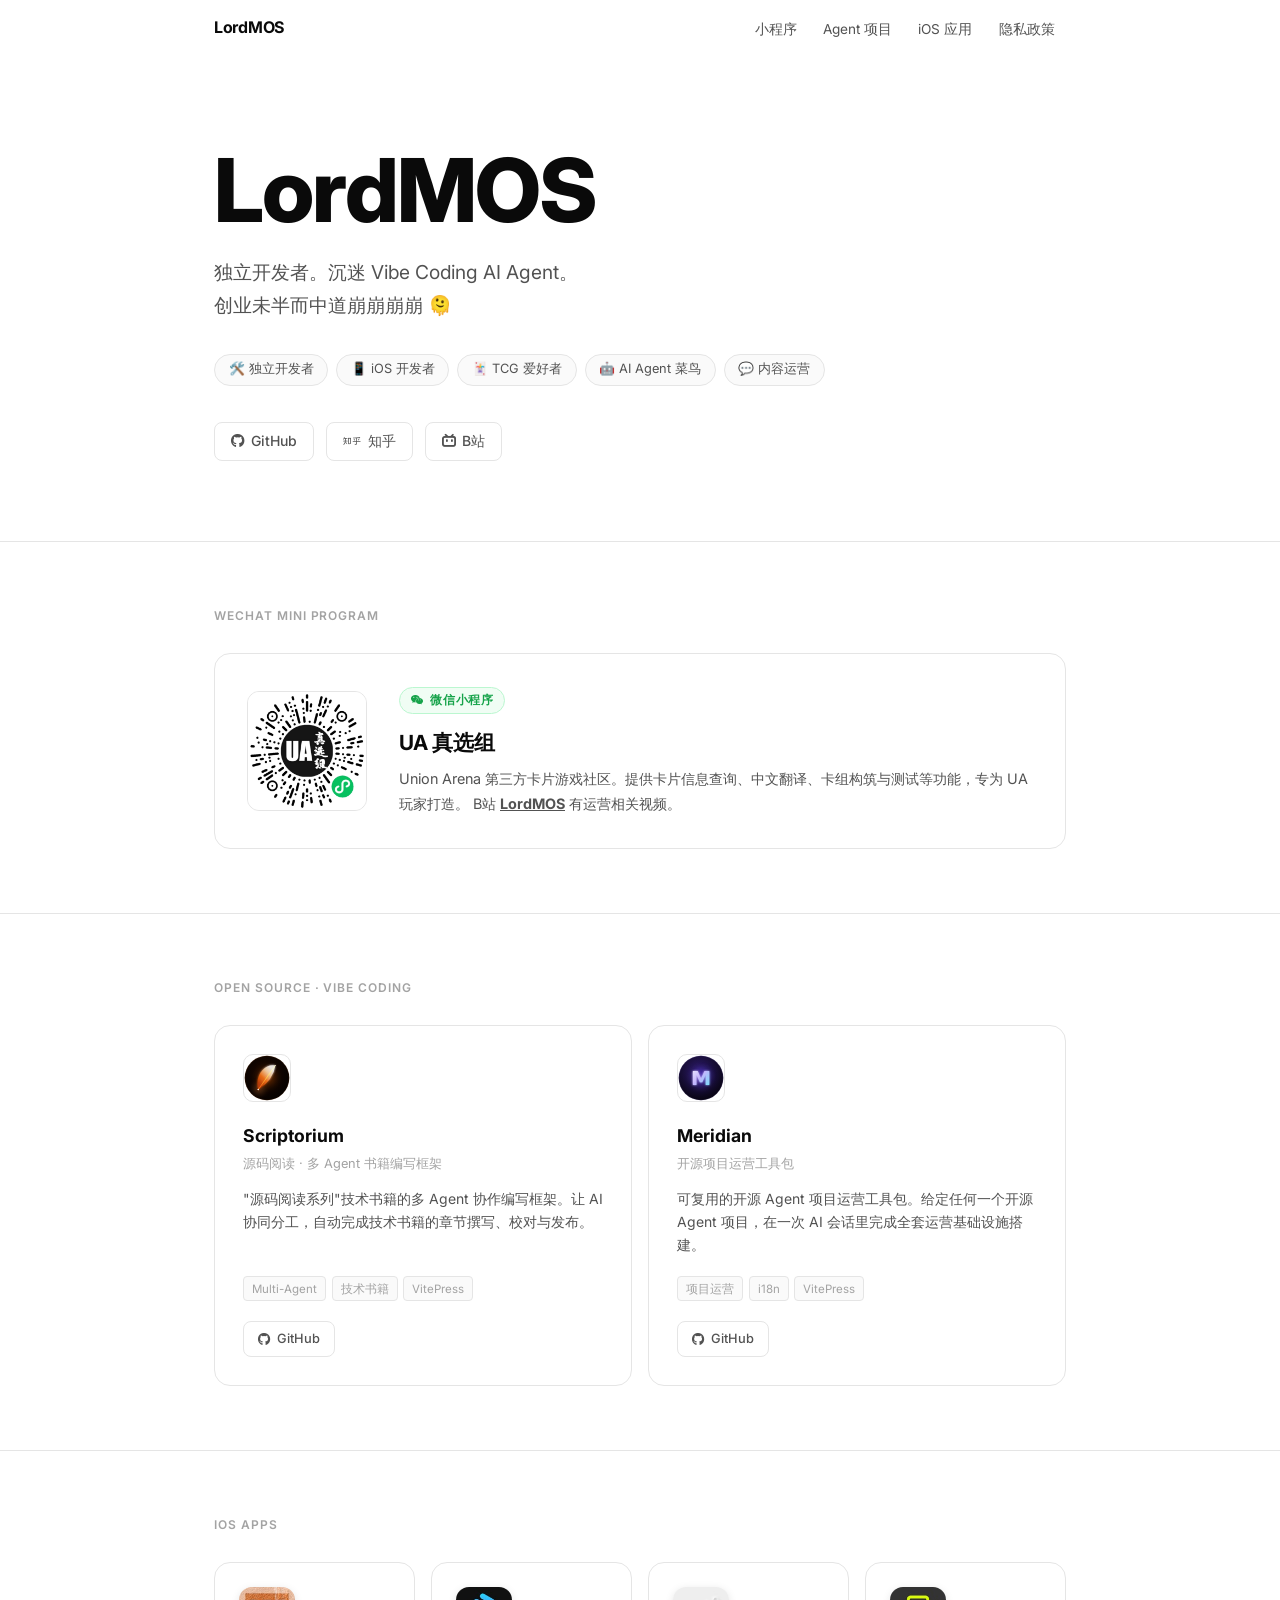
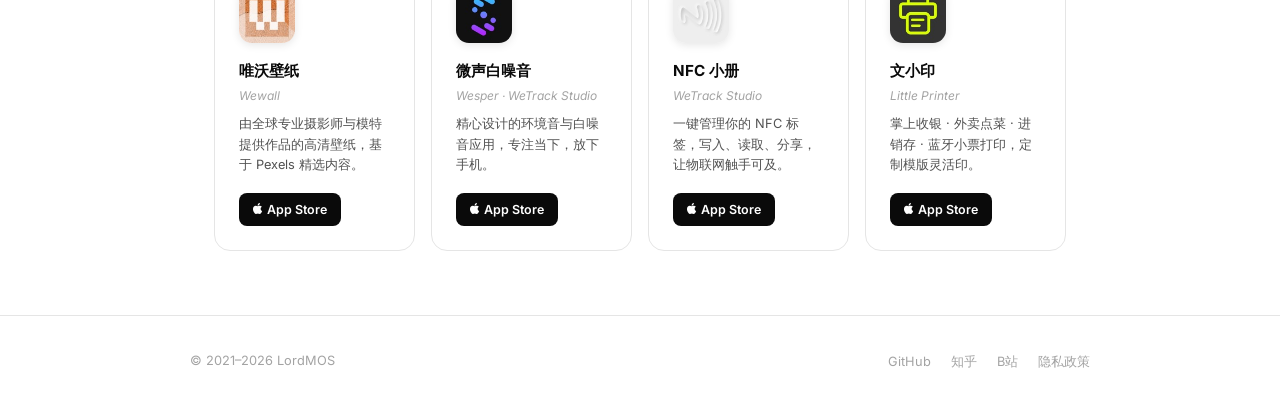
==== index.html @ 5fdd5326 "更新 Font Awesome 版本至 6.6.0" ====
<!DOCTYPE html>
<html lang="zh-CN">

<head>
  <meta charset="utf-8" />
  <meta name="viewport" content="width=device-width, initial-scale=1" />
  <meta name="description" content="LordMOS — 独立开发者，iOS应用、微信小程序、AI Agent" />
  <title>LordMOS</title>
  <link rel="icon" type="image/x-icon" href="assets/favicon.ico" />
  <!-- Fonts: preconnect first, then load — non-blocking fallback to system fonts if unavailable -->
  <link rel="preconnect" href="https://fonts.googleapis.com" />
  <link rel="preconnect" href="https://fonts.gstatic.com" crossorigin />
  <link rel="stylesheet" href="https://fonts.googleapis.com/css2?family=Inter:wght@300;400;500;600;700;800&display=swap"
    media="print" onload="this.media='all'" />
  <noscript>
    <link rel="stylesheet"
      href="https://fonts.googleapis.com/css2?family=Inter:wght@300;400;500;600;700;800&display=swap" />
  </noscript>
  <!-- Font Awesome 6 Free -->
  <link rel="stylesheet" href="https://cdnjs.cloudflare.com/ajax/libs/font-awesome/6.6.0/css/all.min.css" crossorigin="anonymous" />
  <link href="css/custom.css" rel="stylesheet" />
</head>

<body>

  <!-- Navbar -->
  <nav id="mainNav">
    <div class="nav-inner">
      <a class="nav-brand" href="#">LordMOS</a>
      <ul class="nav-links">
        <li><a href="#miniprogram">小程序</a></li>
        <li><a href="#agents">Agent 项目</a></li>
        <li><a href="#projects">iOS 应用</a></li>
        <li><a href="/privacy">隐私政策</a></li>
      </ul>
    </div>
  </nav>

  <!-- Hero -->
  <section class="hero" id="about">
    <h1 class="hero-name">LordMOS</h1>
    <p class="hero-bio">
      独立开发者。沉迷 Vibe Coding AI Agent。<br>
      创业未半而中道崩崩崩崩 🫠
    </p>
    <div class="hero-pills">
      <span class="hero-pill">🛠️ 独立开发者</span>
      <span class="hero-pill">📱 iOS 开发者</span>
      <span class="hero-pill">🃏 TCG 爱好者</span>
      <span class="hero-pill">🤖 AI Agent 菜鸟</span>
      <span class="hero-pill">💬 内容运营</span>
    </div>
    <div class="hero-links">
      <a class="hero-link" href="https://github.com/lordmos" target="_blank" rel="noopener">
        <i class="fab fa-github"></i> GitHub
      </a>
      <a class="hero-link" href="https://www.zhihu.com/people/lordmos" target="_blank" rel="noopener">
        <i class="fab fa-zhihu"></i> 知乎
      </a>
      <a class="hero-link" href="https://space.bilibili.com/143360" target="_blank" rel="noopener">
        <i class="fab fa-bilibili"></i> B站
      </a>
    </div>
  </section>

  <hr class="page-divider" />

  <!-- Mini Program -->
  <section class="page-section" id="miniprogram">
    <p class="section-label">WeChat Mini Program</p>
    <div class="mp-card">
      <div class="mp-qr">
        <img src="assets/img/ua-qrcode.png" alt="UA真选组小程序二维码" />
      </div>
      <div class="mp-body">
        <span class="mp-tag"><i class="fab fa-weixin"></i> 微信小程序</span>
        <div class="mp-title">UA 真选组</div>
        <p class="mp-desc">
          Union Arena 第三方卡片游戏社区。提供卡片信息查询、中文翻译、卡组构筑与测试等功能，专为 UA 玩家打造。
          B站 <a href="https://space.bilibili.com/143360" target="_blank" rel="noopener"
            style="text-decoration:underline;color:inherit"><strong>LordMOS</strong></a> 有运营相关视频。
        </p>
      </div>
    </div>
  </section>

  <hr class="page-divider" />

  <!-- Agent Projects -->
  <section class="page-section" id="agents">
    <p class="section-label">Open Source · Vibe Coding</p>
    <div class="agent-grid">

      <a class="agent-card" href="https://github.com/lordmos/scriptorium" target="_blank" rel="noopener">
        <div class="agent-logo">
          <img src="assets/img/hero-scriptorium.svg" alt="Scriptorium" />
        </div>
        <div class="agent-name">Scriptorium</div>
        <div class="agent-sub">源码阅读 · 多 Agent 书籍编写框架</div>
        <p class="agent-desc">
          "源码阅读系列"技术书籍的多 Agent 协作编写框架。让 AI 协同分工，自动完成技术书籍的章节撰写、校对与发布。
        </p>
        <div class="agent-tags">
          <span class="agent-tag">Multi-Agent</span>
          <span class="agent-tag">技术书籍</span>
          <span class="agent-tag">VitePress</span>
        </div>
        <span class="btn-gh"><i class="fab fa-github"></i> GitHub</span>
      </a>

      <a class="agent-card" href="https://github.com/lordmos/meridian" target="_blank" rel="noopener">
        <div class="agent-logo">
          <img src="assets/img/hero-meridian.svg" alt="Meridian" />
        </div>
        <div class="agent-name">Meridian</div>
        <div class="agent-sub">开源项目运营工具包</div>
        <p class="agent-desc">
          可复用的开源 Agent 项目运营工具包。给定任何一个开源 Agent 项目，在一次 AI 会话里完成全套运营基础设施搭建。
        </p>
        <div class="agent-tags">
          <span class="agent-tag">项目运营</span>
          <span class="agent-tag">i18n</span>
          <span class="agent-tag">VitePress</span>
        </div>
        <span class="btn-gh"><i class="fab fa-github"></i> GitHub</span>
      </a>

    </div>
  </section>

  <hr class="page-divider" />

  <!-- iOS Apps -->
  <section class="page-section" id="projects">
    <p class="section-label">iOS Apps</p>
    <div class="app-grid">

      <a class="app-card" href="https://apps.apple.com/cn/app/id1492618122" target="_blank" rel="noopener">
        <img class="app-icon" src="assets/img/icon-wewall.jpg" alt="唯沃壁纸" />
        <div class="app-name">唯沃壁纸</div>
        <div class="app-sub">Wewall</div>
        <p class="app-desc">由全球专业摄影师与模特提供作品的高清壁纸，基于 Pexels 精选内容。</p>
        <span class="btn-store"><i class="fab fa-apple"></i> App Store</span>
      </a>

      <a class="app-card" href="https://apps.apple.com/cn/app/id1492861857" target="_blank" rel="noopener">
        <img class="app-icon" src="assets/img/icon-wesper.jpg" alt="微声白噪音" />
        <div class="app-name">微声白噪音</div>
        <div class="app-sub">Wesper · WeTrack Studio</div>
        <p class="app-desc">精心设计的环境音与白噪音应用，专注当下，放下手机。</p>
        <span class="btn-store"><i class="fab fa-apple"></i> App Store</span>
      </a>

      <a class="app-card" href="https://apps.apple.com/cn/app/id1551346700" target="_blank" rel="noopener">
        <img class="app-icon" src="assets/img/icon-nfc.jpg" alt="NFC小册" />
        <div class="app-name">NFC 小册</div>
        <div class="app-sub">WeTrack Studio</div>
        <p class="app-desc">一键管理你的 NFC 标签，写入、读取、分享，让物联网触手可及。</p>
        <span class="btn-store"><i class="fab fa-apple"></i> App Store</span>
      </a>

      <a class="app-card" href="https://apps.apple.com/cn/app/id1554477295" target="_blank" rel="noopener">
        <img class="app-icon" src="assets/img/icon-printer.jpg" alt="文小印" />
        <div class="app-name">文小印</div>
        <div class="app-sub">Little Printer</div>
        <p class="app-desc">掌上收银 · 外卖点菜 · 进销存 · 蓝牙小票打印，定制模版灵活印。</p>
        <span class="btn-store"><i class="fab fa-apple"></i> App Store</span>
      </a>

    </div>
  </section>

  <!-- Footer -->
  <footer class="site-footer">
    <div class="footer-inner">
      <span class="footer-copy">© 2021–2026 LordMOS</span>
      <ul class="footer-nav">
        <li><a href="https://github.com/lordmos" target="_blank" rel="noopener">GitHub</a></li>
        <li><a href="https://www.zhihu.com/people/lordmos" target="_blank" rel="noopener">知乎</a></li>
        <li><a href="https://space.bilibili.com/143360" target="_blank" rel="noopener">B站</a></li>
        <li><a href="/privacy">隐私政策</a></li>
      </ul>
    </div>
  </footer>

  <script>
    const nav = document.getElementById('mainNav');
    window.addEventListener('scroll', () => {
      nav.style.borderBottomColor = window.scrollY > 10 ? '#e5e5e5' : 'transparent';
    });
  </script>

</body>

</html>
---- css/custom.css ----
/* ===== LordMOS — Minimal Theme ===== */

/* ===== Variables ===== */
:root {
  --fg: #0a0a0a;
  --fg-2: #525252;
  --fg-3: #a3a3a3;
  --bg: #ffffff;
  --bg-2: #fafafa;
  --border: #e5e5e5;
  --border-hover: #a3a3a3;
  --radius-sm: 8px;
  --radius: 12px;
  --radius-lg: 16px;
  --shadow: 0 1px 3px rgba(0, 0, 0, 0.06), 0 1px 2px rgba(0, 0, 0, 0.04);
  --shadow-md: 0 4px 16px rgba(0, 0, 0, 0.08);
  --transition: all 0.18s ease;
  --container: 900px;
}

/* ===== Reset ===== */
*,
*::before,
*::after {
  box-sizing: border-box;
  margin: 0;
}

html {
  scroll-behavior: smooth;
}

body {
  font-family:
    "Inter",
    -apple-system,
    BlinkMacSystemFont,
    "Segoe UI",
    "PingFang SC",
    "Hiragino Sans GB",
    "Microsoft YaHei",
    sans-serif;
  background: var(--bg);
  color: var(--fg);
  line-height: 1.6;
  -webkit-font-smoothing: antialiased;
}

a {
  color: inherit;
  text-decoration: none;
}

img {
  display: block;
  max-width: 100%;
}

/* ===== Navbar ===== */
#mainNav {
  position: fixed;
  top: 0;
  left: 0;
  right: 0;
  z-index: 100;
  background: rgba(255, 255, 255, 0.85);
  backdrop-filter: blur(16px);
  -webkit-backdrop-filter: blur(16px);
  border-bottom: 1px solid var(--border);
  padding: 0;
  transition: var(--transition);
}

.nav-inner {
  max-width: var(--container);
  margin: 0 auto;
  padding: 0 1.5rem;
  height: 56px;
  display: flex;
  align-items: center;
  justify-content: space-between;
}

.nav-brand {
  font-weight: 700;
  font-size: 1rem;
  letter-spacing: -0.3px;
  color: var(--fg);
}

.nav-links {
  display: flex;
  align-items: center;
  gap: 0.25rem;
  list-style: none;
  padding: 0;
  margin: 0;
}

.nav-links a {
  font-size: 0.85rem;
  color: var(--fg-2);
  padding: 0.35rem 0.7rem;
  border-radius: var(--radius-sm);
  transition: var(--transition);
  white-space: nowrap;
}

.nav-links a:hover {
  background: var(--bg-2);
  color: var(--fg);
}

/* ===== Hero ===== */
.hero {
  max-width: var(--container);
  margin: 0 auto;
  padding: 9rem 1.5rem 5rem;
}

.hero-name {
  font-size: clamp(2.8rem, 8vw, 5.5rem);
  font-weight: 800;
  letter-spacing: -2px;
  line-height: 1.05;
  color: var(--fg);
  margin-bottom: 1.25rem;
}

.hero-bio {
  font-size: clamp(1rem, 2.5vw, 1.2rem);
  color: var(--fg-2);
  font-weight: 400;
  max-width: 520px;
  line-height: 1.7;
  margin-bottom: 2rem;
}

.hero-pills {
  display: flex;
  flex-wrap: wrap;
  gap: 0.5rem;
  margin-bottom: 2.25rem;
}

.hero-pill {
  font-size: 0.8rem;
  color: var(--fg-2);
  background: var(--bg-2);
  border: 1px solid var(--border);
  border-radius: 50px;
  padding: 0.3rem 0.85rem;
  transition: var(--transition);
}

.hero-pill:hover {
  border-color: var(--fg);
  color: var(--fg);
}

.hero-links {
  display: flex;
  gap: 0.75rem;
  flex-wrap: wrap;
}

.hero-link {
  display: inline-flex;
  align-items: center;
  gap: 0.4rem;
  font-size: 0.875rem;
  font-weight: 500;
  color: var(--fg-2);
  border: 1px solid var(--border);
  border-radius: var(--radius-sm);
  padding: 0.45rem 1rem;
  transition: var(--transition);
}

.hero-link:hover {
  border-color: var(--fg);
  color: var(--fg);
}

/* ===== Divider ===== */
.page-divider {
  border: none;
  border-top: 1px solid var(--border);
  margin: 0;
}

/* ===== Sections ===== */
.page-section {
  max-width: var(--container);
  margin: 0 auto;
  padding: 4rem 1.5rem;
}

.section-label {
  font-size: 0.75rem;
  font-weight: 600;
  letter-spacing: 0.08em;
  text-transform: uppercase;
  color: var(--fg-3);
  margin-bottom: 1.75rem;
}

/* ===== Mini Program (featured card) ===== */
.mp-card {
  border: 1px solid var(--border);
  border-radius: var(--radius-lg);
  padding: 2rem;
  display: flex;
  gap: 2rem;
  align-items: center;
  transition: var(--transition);
  background: var(--bg);
}

.mp-card:hover {
  border-color: var(--border-hover);
  box-shadow: var(--shadow-md);
}

.mp-qr {
  flex-shrink: 0;
  width: 120px;
  height: 120px;
  border-radius: var(--radius);
  overflow: hidden;
  border: 1px solid var(--border);
  background: var(--bg-2);
}

.mp-qr img {
  width: 100%;
  height: 100%;
  object-fit: contain;
}

.mp-body {
}

.mp-tag {
  display: inline-flex;
  align-items: center;
  gap: 0.35rem;
  font-size: 0.72rem;
  font-weight: 600;
  letter-spacing: 0.05em;
  text-transform: uppercase;
  color: #16a34a;
  background: #f0fdf4;
  border: 1px solid #bbf7d0;
  border-radius: 50px;
  padding: 0.2rem 0.7rem;
  margin-bottom: 0.75rem;
}

.mp-title {
  font-size: 1.3rem;
  font-weight: 700;
  letter-spacing: -0.3px;
  color: var(--fg);
  margin-bottom: 0.5rem;
}

.mp-desc {
  font-size: 0.9rem;
  color: var(--fg-2);
  line-height: 1.7;
}

/* ===== Agent Cards ===== */
.agent-grid {
  display: grid;
  grid-template-columns: repeat(auto-fit, minmax(280px, 1fr));
  gap: 1rem;
}

.agent-card {
  text-decoration: none; /* no underline when it's an <a> */
  color: inherit;
  border: 1px solid var(--border);
  border-radius: var(--radius-lg);
  padding: 1.75rem;
  display: flex;
  flex-direction: column;
  transition: var(--transition);
  background: var(--bg);
}

.agent-card:hover {
  border-color: var(--border-hover);
  box-shadow: var(--shadow-md);
}

.agent-logo {
  width: 48px;
  height: 48px;
  border-radius: 10px;
  overflow: hidden;
  margin-bottom: 1.25rem;
  border: 1px solid var(--border);
}

.agent-logo img {
  width: 100%;
  height: 100%;
}

.agent-name {
  font-size: 1.1rem;
  font-weight: 700;
  color: var(--fg);
  margin-bottom: 0.25rem;
}

.agent-sub {
  font-size: 0.8rem;
  color: var(--fg-3);
  margin-bottom: 0.75rem;
}

.agent-desc {
  font-size: 0.875rem;
  color: var(--fg-2);
  line-height: 1.65;
  flex: 1;
  margin-bottom: 1.25rem;
}

.agent-tags {
  display: flex;
  flex-wrap: wrap;
  gap: 0.35rem;
  margin-bottom: 1.25rem;
}

.agent-tag {
  font-size: 0.72rem;
  color: var(--fg-3);
  background: var(--bg-2);
  border: 1px solid var(--border);
  border-radius: 4px;
  padding: 0.15rem 0.5rem;
}

.btn-gh {
  display: inline-flex;
  align-items: center;
  gap: 0.4rem;
  font-size: 0.8rem;
  font-weight: 500;
  color: var(--fg-2);
  border: 1px solid var(--border);
  border-radius: var(--radius-sm);
  padding: 0.4rem 0.9rem;
  transition: var(--transition);
  width: fit-content;
}

.btn-gh:hover {
  border-color: var(--fg);
  color: var(--fg);
}

/* ===== iOS App Grid ===== */
.app-grid {
  display: grid;
  grid-template-columns: repeat(auto-fill, minmax(200px, 1fr));
  gap: 1rem;
}

.app-card {
  text-decoration: none;   /* no underline when it's an <a> */
  color: inherit;
  border: 1px solid var(--border);
  border-radius: var(--radius-lg);
  padding: 1.5rem;
  display: flex;
  flex-direction: column;
  transition: var(--transition);
  background: var(--bg);
}

.app-card:hover {
  border-color: var(--border-hover);
  box-shadow: var(--shadow-md);
}

.app-icon {
  width: 56px;
  height: 56px;
  border-radius: 13px;
  margin-bottom: 1rem;
  box-shadow: 0 2px 8px rgba(0, 0, 0, 0.1);
}

.app-name {
  font-size: 0.95rem;
  font-weight: 700;
  color: var(--fg);
  margin-bottom: 0.15rem;
}

.app-sub {
  font-size: 0.75rem;
  color: var(--fg-3);
  margin-bottom: 0.6rem;
  font-style: italic;
}

.app-desc {
  font-size: 0.8rem;
  color: var(--fg-2);
  line-height: 1.6;
  flex: 1;
  margin-bottom: 1.1rem;
}

.btn-store {
  display: inline-flex;
  align-items: center;
  gap: 0.35rem;
  font-size: 0.78rem;
  font-weight: 600;
  color: var(--bg);
  background: var(--fg);
  border-radius: var(--radius-sm);
  padding: 0.4rem 0.85rem;
  transition: var(--transition);
  width: fit-content;
}

.btn-store:hover {
  background: #333;
  color: var(--bg);
}

/* ===== Footer ===== */
.site-footer {
  border-top: 1px solid var(--border);
  padding: 2rem 1.5rem;
}

.footer-inner {
  max-width: var(--container);
  margin: 0 auto;
  display: flex;
  align-items: center;
  justify-content: space-between;
  flex-wrap: wrap;
  gap: 1rem;
}

.footer-copy {
  font-size: 0.8rem;
  color: var(--fg-3);
}

.footer-nav {
  display: flex;
  gap: 1.25rem;
  list-style: none;
  padding: 0;
}

.footer-nav a {
  font-size: 0.8rem;
  color: var(--fg-3);
  transition: var(--transition);
}

.footer-nav a:hover {
  color: var(--fg);
}

/* ===== Responsive ===== */
@media (max-width: 640px) {
  .hero {
    padding: 7rem 1.25rem 3.5rem;
  }
  .page-section {
    padding: 3rem 1.25rem;
  }
  .mp-card {
    flex-direction: column;
    gap: 1.5rem;
  }
  .mp-qr {
    width: 100px;
    height: 100px;
  }
  .app-grid {
    grid-template-columns: repeat(2, 1fr);
  }
  .footer-inner {
    flex-direction: column;
    align-items: flex-start;
  }
  .nav-links {
    display: none;
  }
}
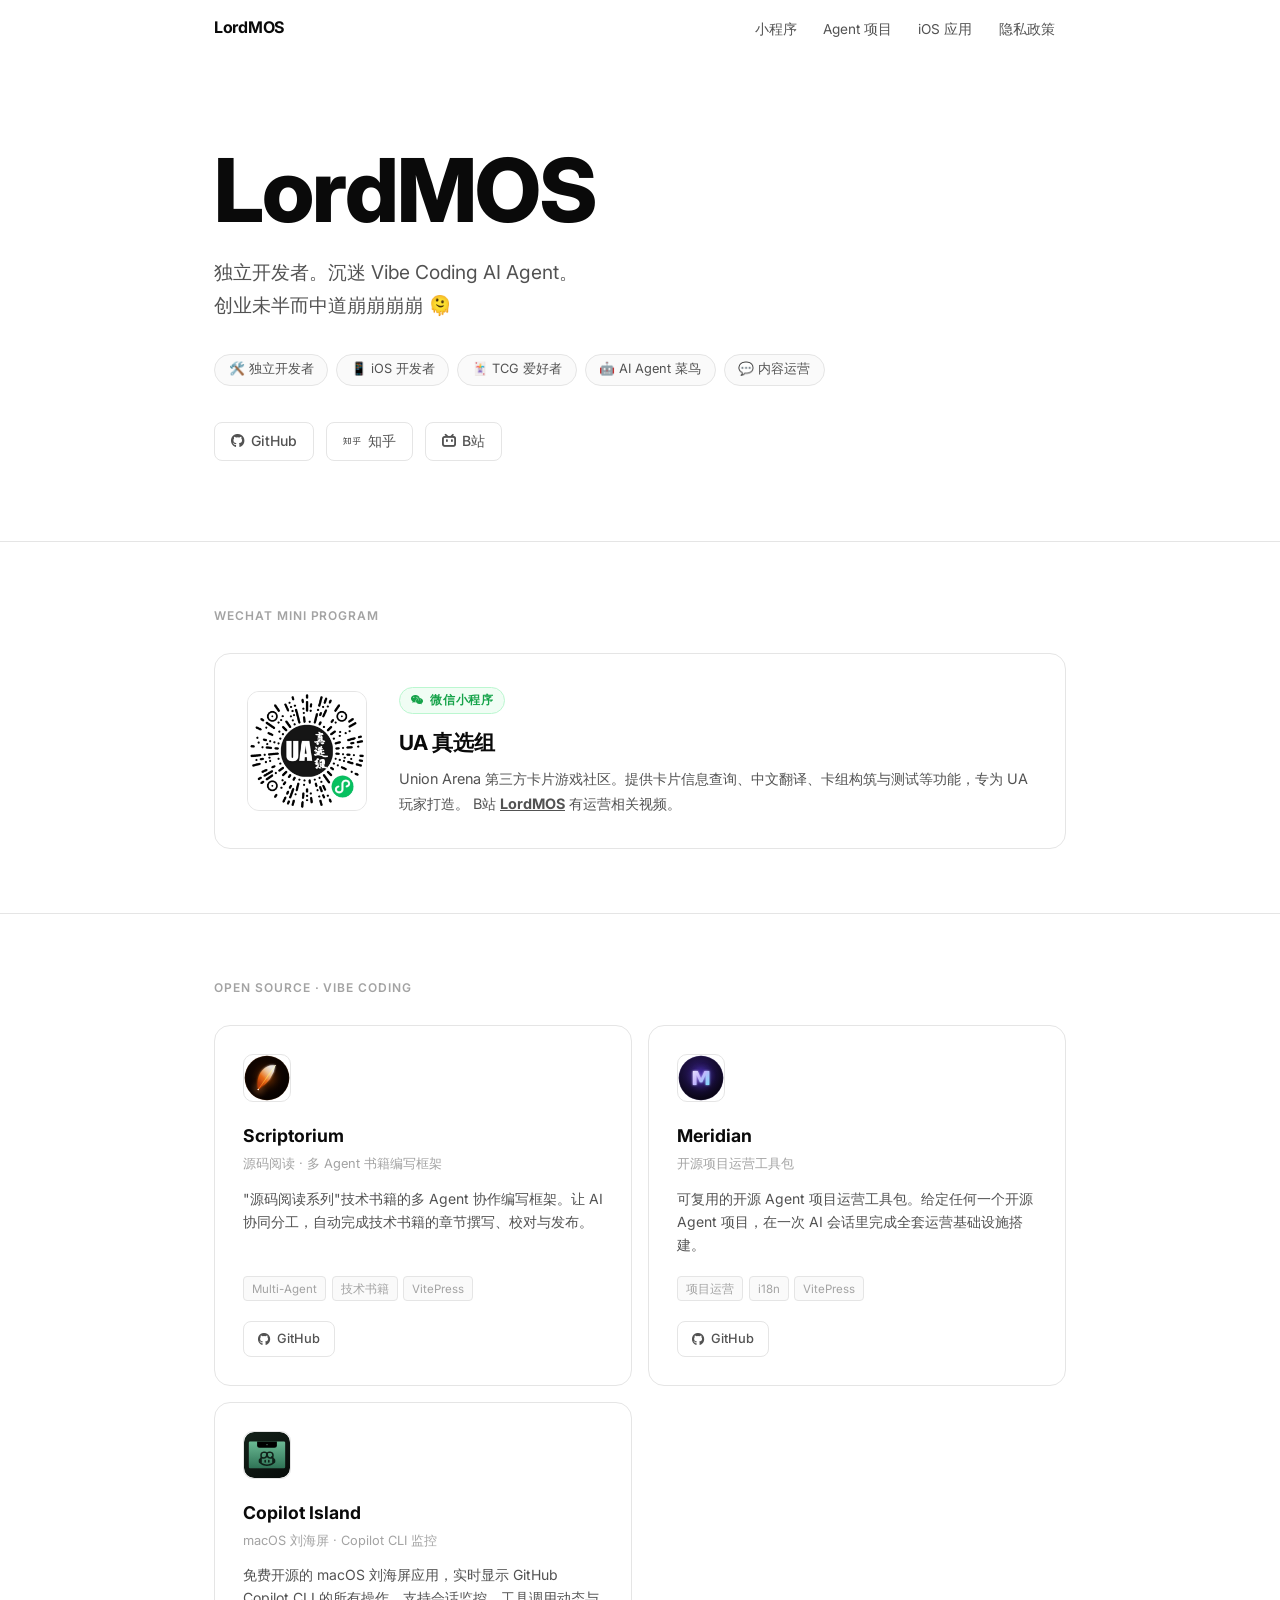
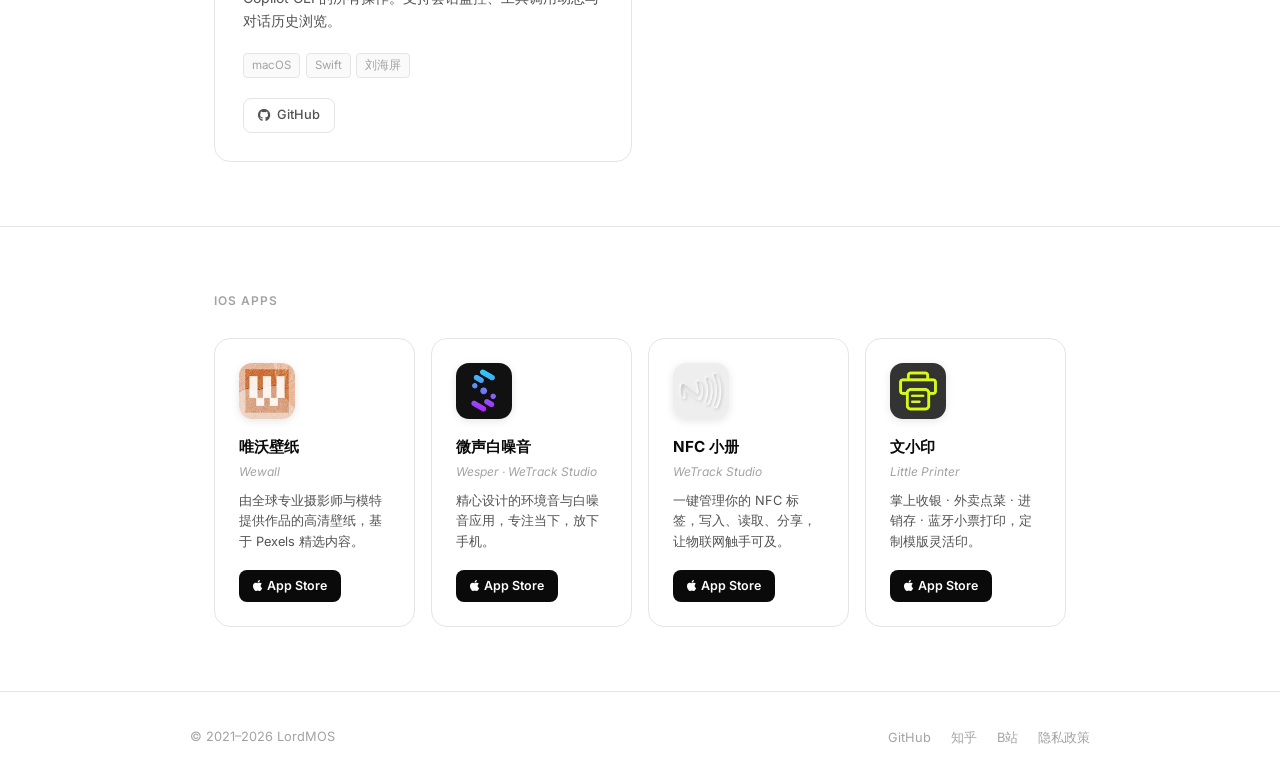
==== commit 14e3aae3: "feat: add Copilot Island to agent projects section Add Copilot Island (macOS notch app for GitHub Co" ====
--- a/index.html
+++ b/index.html
@@ -125,6 +125,23 @@
         <span class="btn-gh"><i class="fab fa-github"></i> GitHub</span>
       </a>
 
+      <a class="agent-card" href="https://github.com/lordmos/copilot-island" target="_blank" rel="noopener">
+        <div class="agent-logo">
+          <img src="assets/img/hero-copilot-island.svg" alt="Copilot Island" />
+        </div>
+        <div class="agent-name">Copilot Island</div>
+        <div class="agent-sub">macOS 刘海屏 · Copilot CLI 监控</div>
+        <p class="agent-desc">
+          免费开源的 macOS 刘海屏应用，实时显示 GitHub Copilot CLI 的所有操作。支持会话监控、工具调用动态与对话历史浏览。
+        </p>
+        <div class="agent-tags">
+          <span class="agent-tag">macOS</span>
+          <span class="agent-tag">Swift</span>
+          <span class="agent-tag">刘海屏</span>
+        </div>
+        <span class="btn-gh"><i class="fab fa-github"></i> GitHub</span>
+      </a>
+
     </div>
   </section>
 
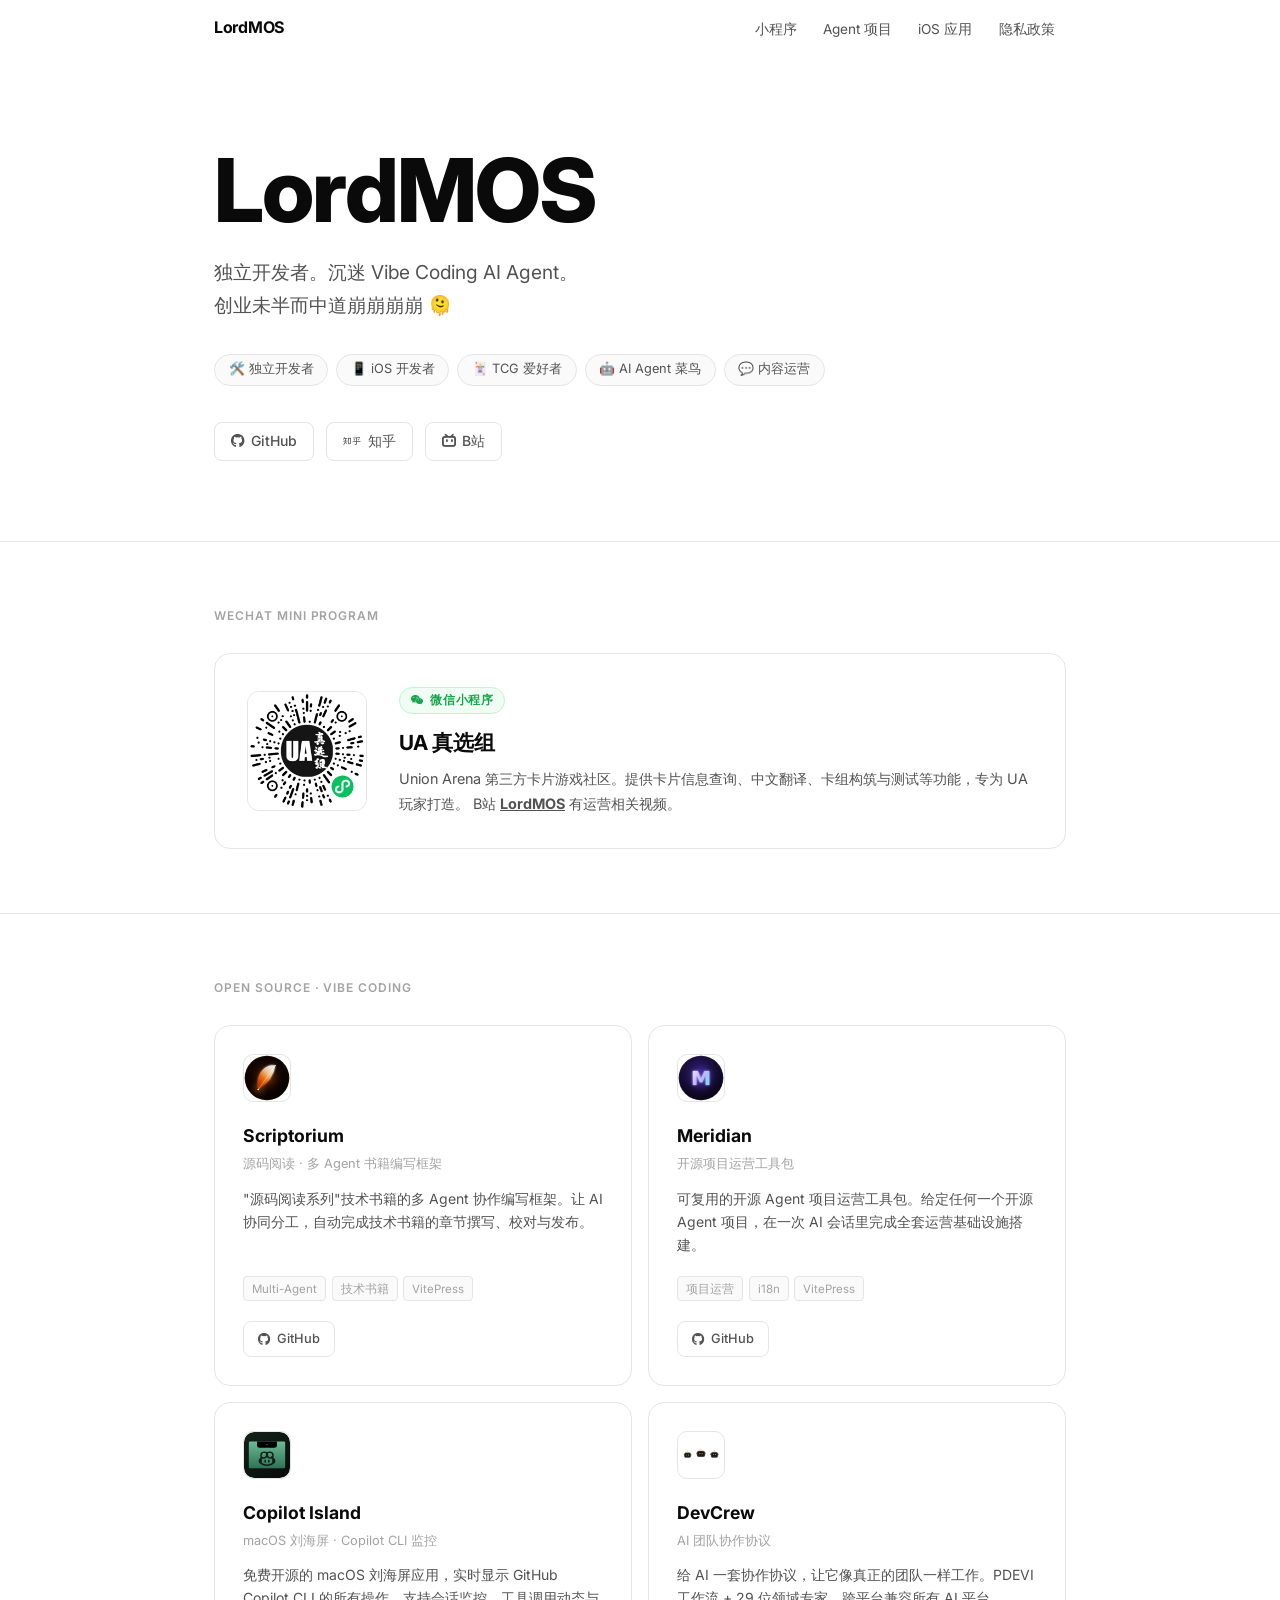
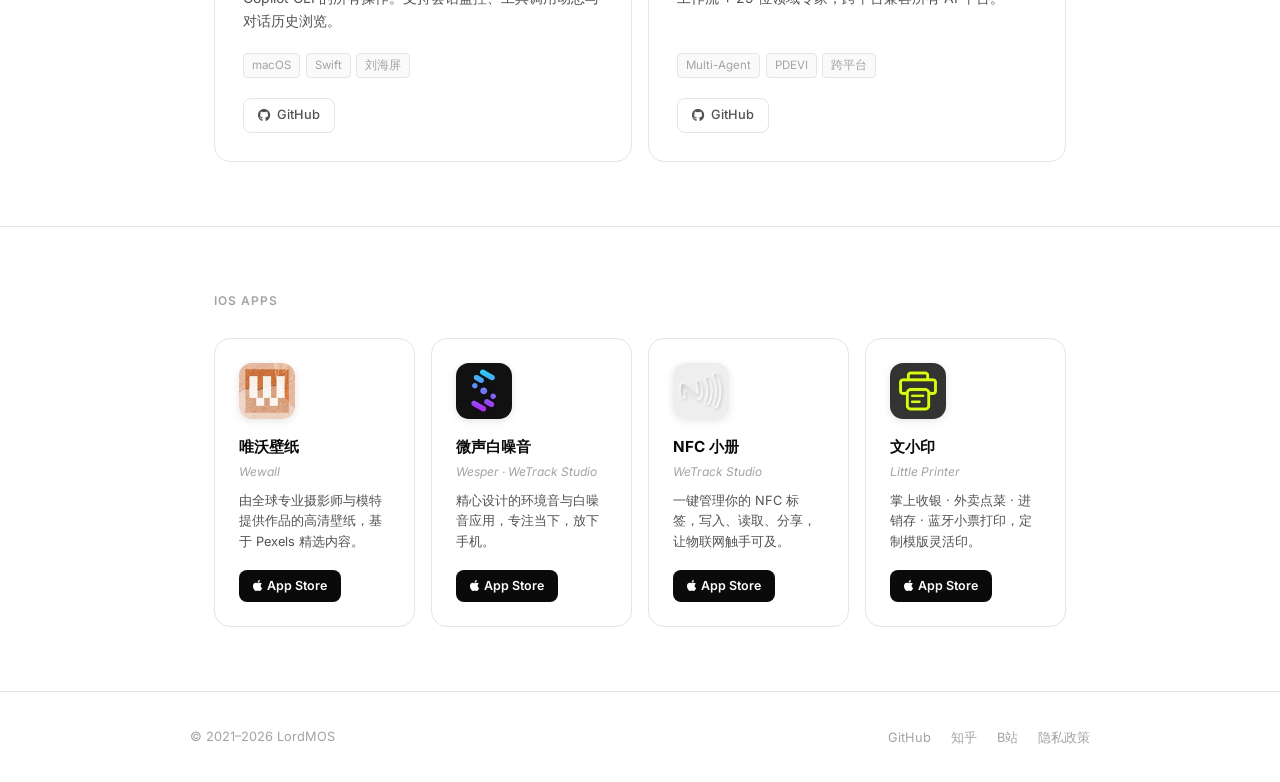
==== commit 83cc546e: "feat: 添加 DevCrew 项目到 Agent 项目区域 Co-authored-by: Copilot <223556219+Copilot@users.noreply.github.com>" ====
--- a/index.html
+++ b/index.html
@@ -91,7 +91,7 @@
     <p class="section-label">Open Source · Vibe Coding</p>
     <div class="agent-grid">
 
-      <a class="agent-card" href="https://github.com/lordmos/scriptorium" target="_blank" rel="noopener">
+      <a class="agent-card" href="https://lordmos.github.io/scriptorium/" target="_blank" rel="noopener">
         <div class="agent-logo">
           <img src="assets/img/hero-scriptorium.svg" alt="Scriptorium" />
         </div>
@@ -108,7 +108,7 @@
         <span class="btn-gh"><i class="fab fa-github"></i> GitHub</span>
       </a>
 
-      <a class="agent-card" href="https://github.com/lordmos/meridian" target="_blank" rel="noopener">
+      <a class="agent-card" href="https://lordmos.github.io/meridian/" target="_blank" rel="noopener">
         <div class="agent-logo">
           <img src="assets/img/hero-meridian.svg" alt="Meridian" />
         </div>
@@ -125,7 +125,7 @@
         <span class="btn-gh"><i class="fab fa-github"></i> GitHub</span>
       </a>
 
-      <a class="agent-card" href="https://github.com/lordmos/copilot-island" target="_blank" rel="noopener">
+      <a class="agent-card" href="https://lordmos.github.io/copilot-island/" target="_blank" rel="noopener">
         <div class="agent-logo">
           <img src="assets/img/hero-copilot-island.svg" alt="Copilot Island" />
         </div>
@@ -138,6 +138,23 @@
           <span class="agent-tag">macOS</span>
           <span class="agent-tag">Swift</span>
           <span class="agent-tag">刘海屏</span>
+        </div>
+        <span class="btn-gh"><i class="fab fa-github"></i> GitHub</span>
+      </a>
+
+      <a class="agent-card" href="https://lordmos.github.io/dev-crew/" target="_blank" rel="noopener">
+        <div class="agent-logo">
+          <img src="assets/img/hero-dev-crew.svg" alt="DevCrew" />
+        </div>
+        <div class="agent-name">DevCrew</div>
+        <div class="agent-sub">AI 团队协作协议</div>
+        <p class="agent-desc">
+          给 AI 一套协作协议，让它像真正的团队一样工作。PDEVI 工作流 + 29 位领域专家，跨平台兼容所有 AI 平台。
+        </p>
+        <div class="agent-tags">
+          <span class="agent-tag">Multi-Agent</span>
+          <span class="agent-tag">PDEVI</span>
+          <span class="agent-tag">跨平台</span>
         </div>
         <span class="btn-gh"><i class="fab fa-github"></i> GitHub</span>
       </a>
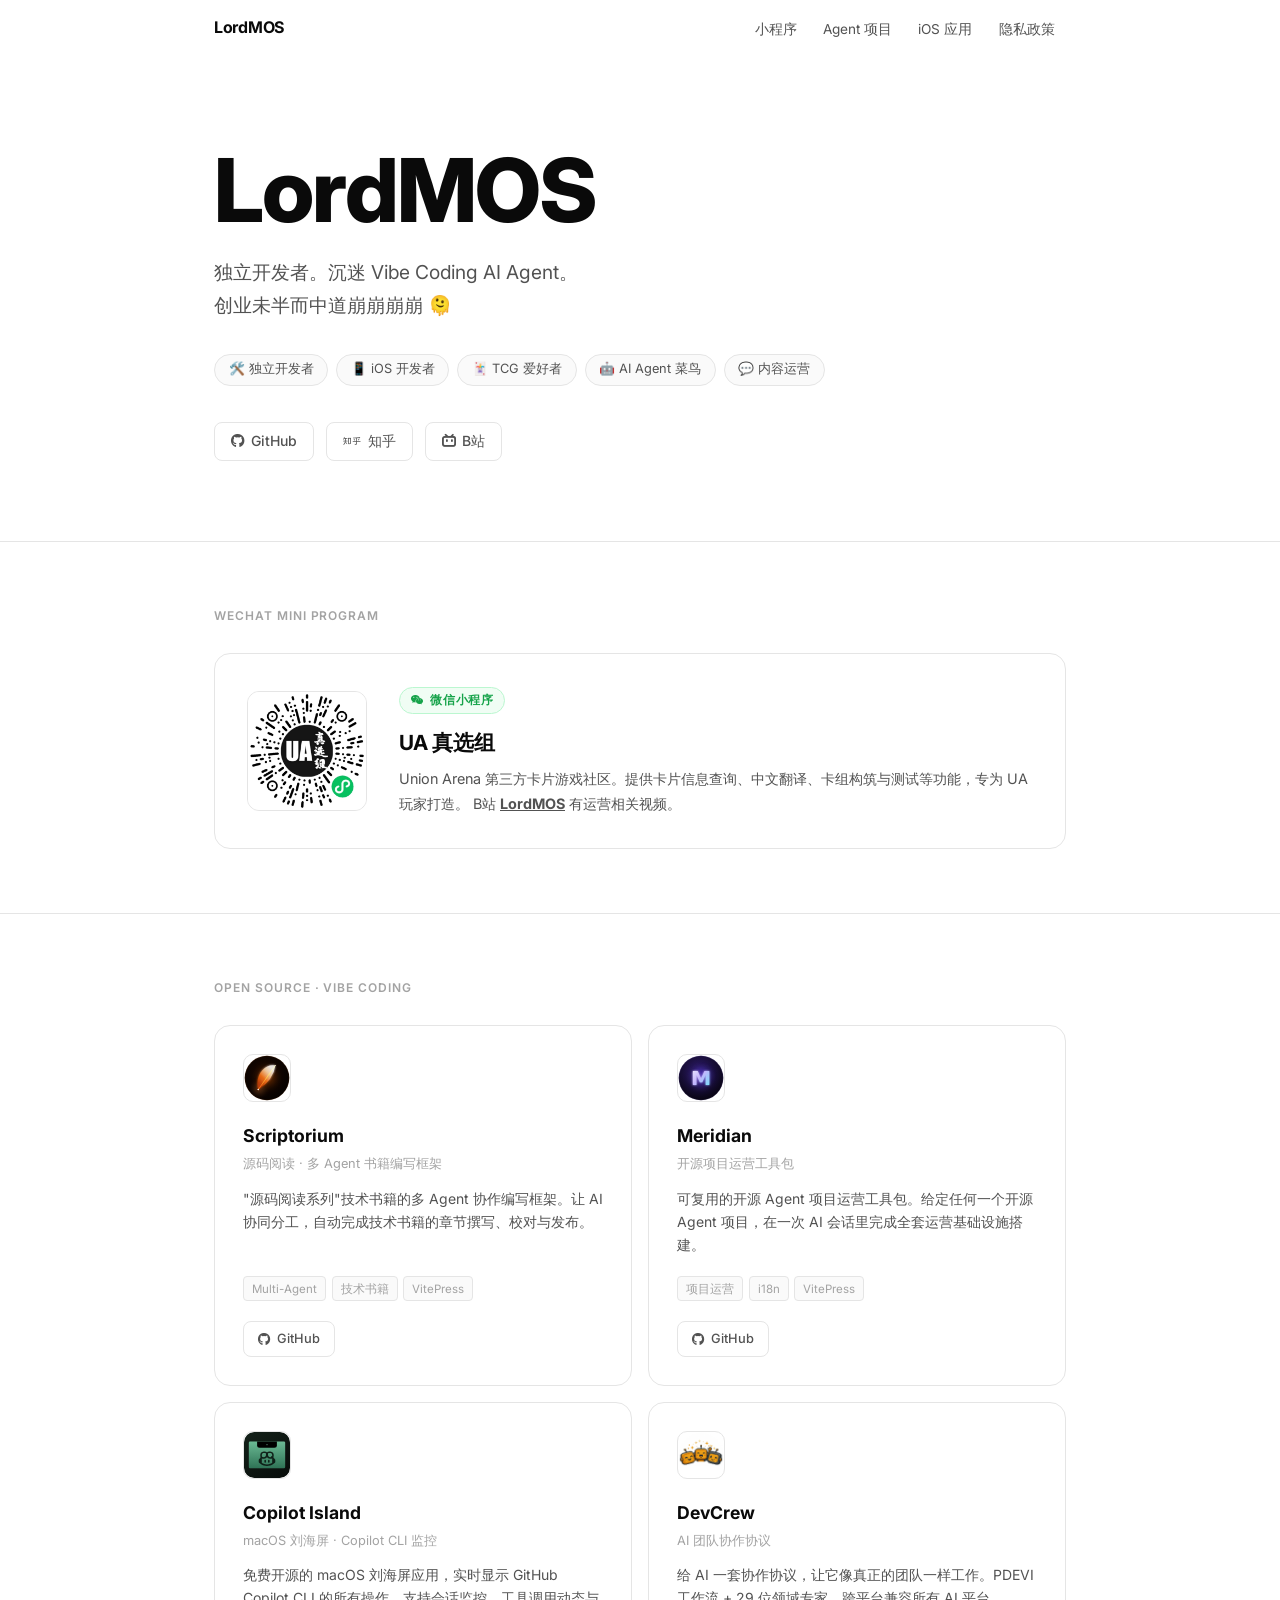
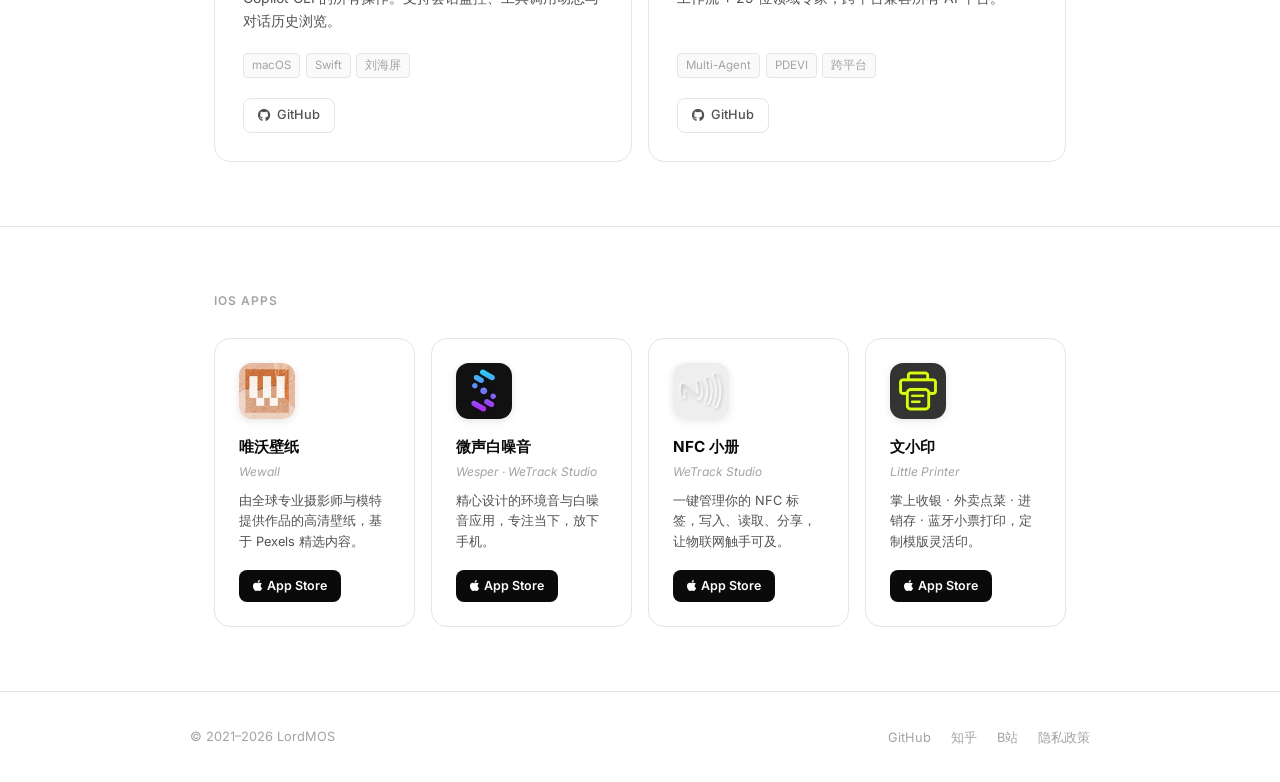
==== commit cc8d9eba: "fixed" ====
--- a/index.html
+++ b/index.html
@@ -17,7 +17,8 @@
       href="https://fonts.googleapis.com/css2?family=Inter:wght@300;400;500;600;700;800&display=swap" />
   </noscript>
   <!-- Font Awesome 6 Free -->
-  <link rel="stylesheet" href="https://cdnjs.cloudflare.com/ajax/libs/font-awesome/6.6.0/css/all.min.css" crossorigin="anonymous" />
+  <link rel="stylesheet" href="https://cdnjs.cloudflare.com/ajax/libs/font-awesome/6.6.0/css/all.min.css"
+    crossorigin="anonymous" />
   <link href="css/custom.css" rel="stylesheet" />
 </head>
 
@@ -144,7 +145,7 @@
 
       <a class="agent-card" href="https://lordmos.github.io/dev-crew/" target="_blank" rel="noopener">
         <div class="agent-logo">
-          <img src="assets/img/hero-dev-crew.svg" alt="DevCrew" />
+          <img src="assets/img/dev-crew.png" alt="DevCrew" />
         </div>
         <div class="agent-name">DevCrew</div>
         <div class="agent-sub">AI 团队协作协议</div>
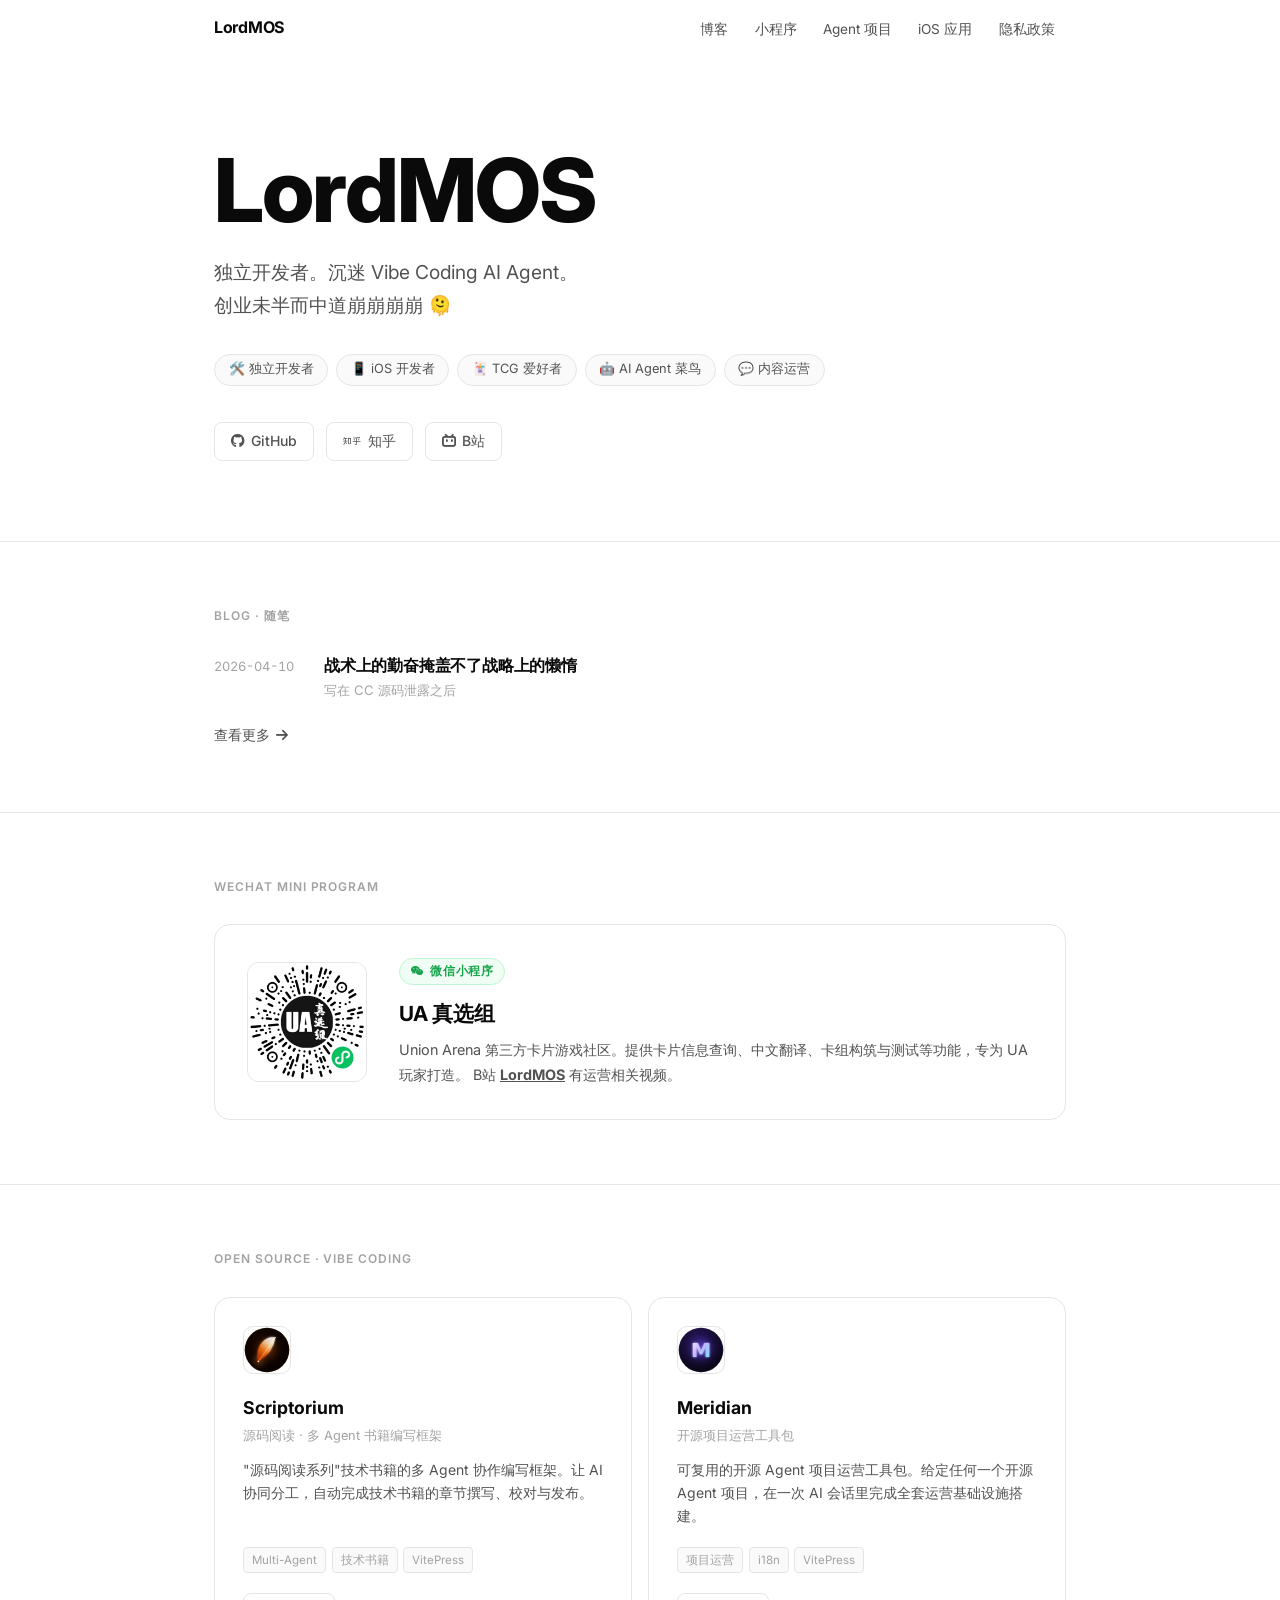
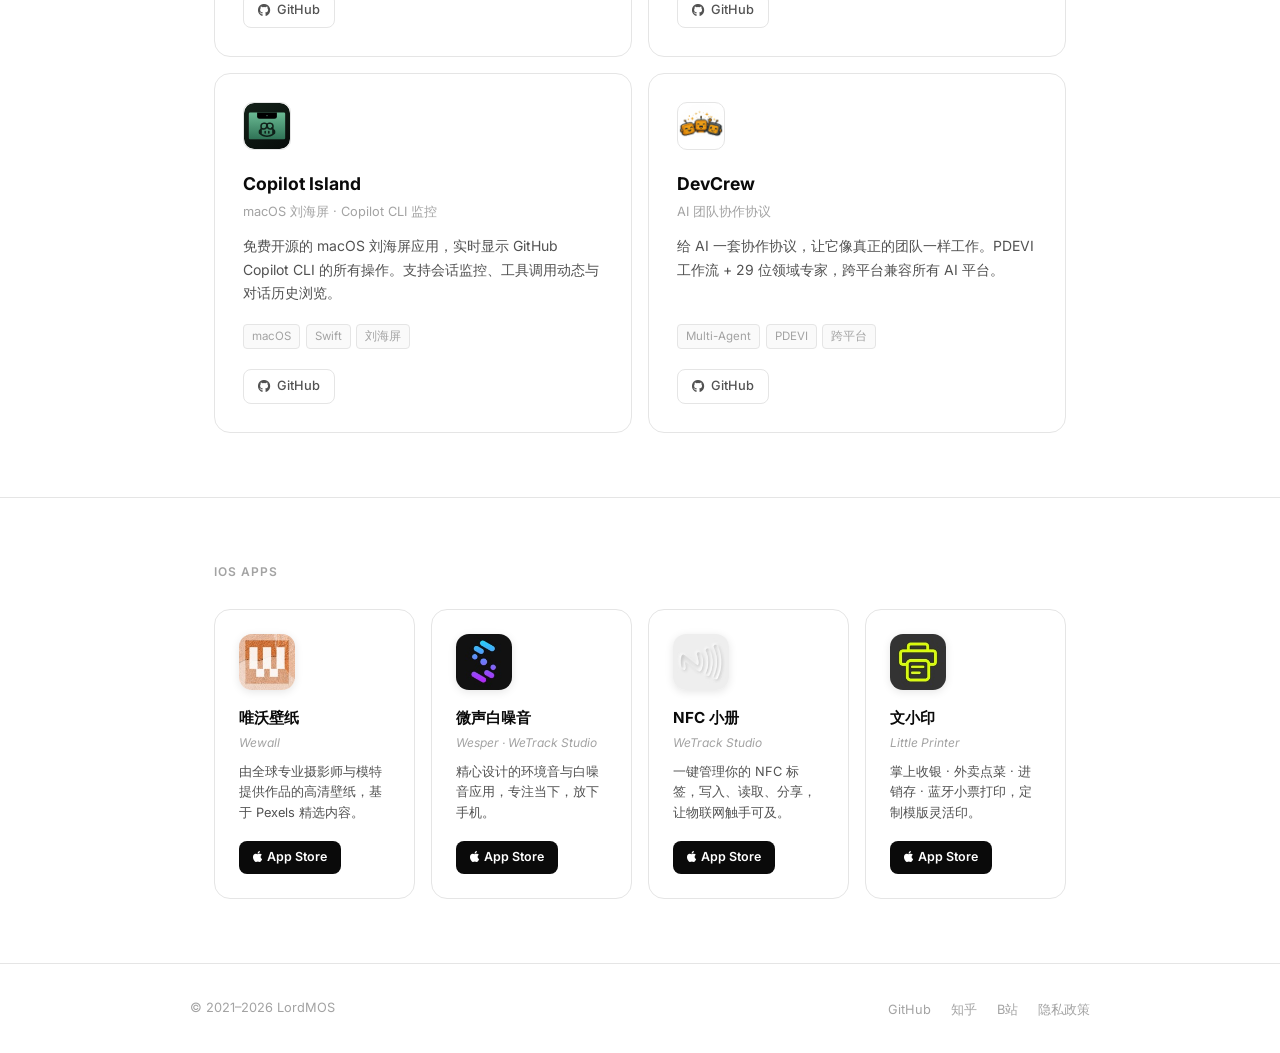
==== commit 74cd6e85: "my blog" ====
--- a/index.html
+++ b/index.html
@@ -20,6 +20,7 @@
   <link rel="stylesheet" href="https://cdnjs.cloudflare.com/ajax/libs/font-awesome/6.6.0/css/all.min.css"
     crossorigin="anonymous" />
   <link href="css/custom.css" rel="stylesheet" />
+  <link href="css/blog.css" rel="stylesheet" />
 </head>
 
 <body>
@@ -29,6 +30,7 @@
     <div class="nav-inner">
       <a class="nav-brand" href="#">LordMOS</a>
       <ul class="nav-links">
+        <li><a href="/blog-list.html">博客</a></li>
         <li><a href="#miniprogram">小程序</a></li>
         <li><a href="#agents">Agent 项目</a></li>
         <li><a href="#projects">iOS 应用</a></li>
@@ -62,6 +64,22 @@
         <i class="fab fa-bilibili"></i> B站
       </a>
     </div>
+  </section>
+
+  <hr class="page-divider" />
+
+  <!-- Blog -->
+  <section class="page-section" id="blog">
+    <p class="section-label">Blog · 随笔</p>
+    <div class="blog-grid" id="blogGrid">
+      <div class="blog-loading">
+        <div class="blog-loading-spinner"></div>
+        <span>加载博客列表...</span>
+      </div>
+    </div>
+    <a class="blog-view-all" id="blogViewAll" href="/blog-list.html" style="display:none">
+      查看更多 <i class="fas fa-arrow-right"></i>
+    </a>
   </section>
 
   <hr class="page-divider" />
@@ -223,6 +241,43 @@
     window.addEventListener('scroll', () => {
       nav.style.borderBottomColor = window.scrollY > 10 ? '#e5e5e5' : 'transparent';
     });
+
+    // Load latest 5 blog posts for homepage
+    (async function loadBlogList() {
+      const grid = document.getElementById('blogGrid');
+      try {
+        const res = await fetch('blogs/index.json');
+        if (!res.ok) throw new Error('Failed to load');
+        const posts = await res.json();
+
+        // Sort by date descending
+        posts.sort((a, b) => b.date.localeCompare(a.date));
+
+        // Show only latest 5
+        const latest = posts.slice(0, 5);
+
+        grid.innerHTML = latest.map(post => {
+          const dateObj = new Date(post.date + 'T00:00:00');
+          const dateStr = `${dateObj.getFullYear()}-${String(dateObj.getMonth()+1).padStart(2,'0')}-${String(dateObj.getDate()).padStart(2,'0')}`;
+          return `
+            <a class="blog-card" href="blog.html?post=${encodeURIComponent(post.file)}">
+              <span class="blog-card-date">${dateStr}</span>
+              <div class="blog-card-content">
+                <div class="blog-card-title">${post.title}</div>
+                ${post.subtitle ? `<div class="blog-card-subtitle">${post.subtitle}</div>` : ''}
+              </div>
+              <span class="blog-card-arrow"><i class="fas fa-arrow-right"></i></span>
+            </a>`;
+        }).join('');
+
+        // Show "查看更多" link if there are more than 5 posts, or always show it as entry to full list
+        const viewAllEl = document.getElementById('blogViewAll');
+        if (viewAllEl) viewAllEl.style.display = 'inline-flex';
+
+      } catch (e) {
+        grid.innerHTML = '<p style="color:var(--fg-3);font-size:0.9rem">暂无博客文章。</p>';
+      }
+    })();
   </script>
 
 </body>
--- a/css/blog.css
+++ b/css/blog.css
@@ -0,0 +1,349 @@
+/* ===== Blog Section on Homepage ===== */
+
+/* --- Blog Grid --- */
+.blog-grid {
+  display: flex;
+  flex-direction: column;
+  gap: 0;
+}
+
+.blog-card {
+  display: flex;
+  align-items: baseline;
+  gap: 1.25rem;
+  padding: 1.15rem 0;
+  border-bottom: 1px solid var(--border);
+  text-decoration: none;
+  color: inherit;
+  transition: var(--transition);
+  position: relative;
+}
+
+.blog-card:first-child {
+  padding-top: 0;
+}
+
+.blog-card:last-child {
+  border-bottom: none;
+  padding-bottom: 0;
+}
+
+.blog-card:hover .blog-card-title {
+  color: var(--fg);
+}
+
+.blog-card:hover .blog-card-arrow {
+  opacity: 1;
+  transform: translateX(2px);
+}
+
+.blog-card-date {
+  flex-shrink: 0;
+  font-size: 0.8rem;
+  color: var(--fg-3);
+  font-variant-numeric: tabular-nums;
+  min-width: 90px;
+}
+
+.blog-card-content {
+  flex: 1;
+  min-width: 0;
+}
+
+.blog-card-title {
+  font-size: 1rem;
+  font-weight: 600;
+  color: var(--fg);
+  letter-spacing: -0.2px;
+  transition: var(--transition);
+  margin-bottom: 0.2rem;
+}
+
+.blog-card-subtitle {
+  font-size: 0.82rem;
+  color: var(--fg-3);
+  line-height: 1.5;
+}
+
+.blog-card-arrow {
+  flex-shrink: 0;
+  font-size: 0.8rem;
+  color: var(--fg-3);
+  opacity: 0;
+  transition: var(--transition);
+}
+
+/* --- "View All" link --- */
+.blog-view-all {
+  display: inline-flex;
+  align-items: center;
+  gap: 0.4rem;
+  margin-top: 1.5rem;
+  font-size: 0.85rem;
+  font-weight: 500;
+  color: var(--fg-2);
+  transition: var(--transition);
+}
+
+.blog-view-all:hover {
+  color: var(--fg);
+}
+
+/* ===== Blog List Page ===== */
+
+.blog-list-page {
+  max-width: var(--container);
+  margin: 0 auto;
+  padding: 8rem 1.5rem 4rem;
+}
+
+.blog-list-header {
+  margin-bottom: 2.5rem;
+}
+
+.blog-list-title {
+  font-size: clamp(2rem, 5vw, 3rem);
+  font-weight: 800;
+  letter-spacing: -1.5px;
+  line-height: 1.1;
+  color: var(--fg);
+  margin-bottom: 0.75rem;
+}
+
+.blog-list-desc {
+  font-size: 1rem;
+  color: var(--fg-2);
+  line-height: 1.7;
+}
+
+.blog-empty {
+  color: var(--fg-3);
+  font-size: 0.9rem;
+  padding: 1rem 0;
+}
+
+/* Nav active state */
+.nav-active {
+  color: var(--fg) !important;
+  font-weight: 500;
+}
+
+/* ===== Blog Reader Page ===== */
+
+.blog-article {
+  max-width: 720px;
+  margin: 0 auto;
+  padding: 8rem 1.5rem 4rem;
+}
+
+/* --- Header --- */
+.blog-header {
+  margin-bottom: 3rem;
+  padding-bottom: 2rem;
+  border-bottom: 1px solid var(--border);
+}
+
+.blog-back {
+  display: inline-flex;
+  align-items: center;
+  gap: 0.5rem;
+  font-size: 0.82rem;
+  font-weight: 500;
+  color: var(--fg-3);
+  margin-bottom: 2rem;
+  transition: var(--transition);
+}
+
+.blog-back:hover {
+  color: var(--fg);
+}
+
+.blog-title {
+  font-size: clamp(1.8rem, 5vw, 2.5rem);
+  font-weight: 800;
+  letter-spacing: -1px;
+  line-height: 1.2;
+  color: var(--fg);
+  margin-bottom: 1rem;
+}
+
+.blog-meta {
+  display: flex;
+  align-items: center;
+  gap: 1rem;
+  flex-wrap: wrap;
+}
+
+.blog-meta-date {
+  display: inline-flex;
+  align-items: center;
+  gap: 0.4rem;
+  font-size: 0.85rem;
+  color: var(--fg-3);
+}
+
+.blog-meta-subtitle {
+  font-size: 0.85rem;
+  color: var(--fg-2);
+  font-style: italic;
+}
+
+/* --- Body (rendered markdown) --- */
+.blog-body {
+  font-size: 1rem;
+  color: var(--fg);
+  line-height: 1.85;
+}
+
+.blog-body h1 {
+  font-size: 1.6rem;
+  font-weight: 700;
+  letter-spacing: -0.5px;
+  margin: 2.5rem 0 1rem;
+  color: var(--fg);
+}
+
+.blog-body h2 {
+  font-size: 1.35rem;
+  font-weight: 700;
+  letter-spacing: -0.3px;
+  margin: 2.25rem 0 0.75rem;
+  color: var(--fg);
+}
+
+.blog-body h3 {
+  font-size: 1.15rem;
+  font-weight: 600;
+  margin: 2rem 0 0.6rem;
+  color: var(--fg);
+}
+
+.blog-body p {
+  margin-bottom: 1.25rem;
+}
+
+.blog-body a {
+  color: var(--fg);
+  text-decoration: underline;
+  text-underline-offset: 3px;
+  text-decoration-color: var(--fg-3);
+  transition: var(--transition);
+}
+
+.blog-body a:hover {
+  text-decoration-color: var(--fg);
+}
+
+.blog-body blockquote {
+  border-left: 3px solid var(--border);
+  margin: 1.5rem 0;
+  padding: 0.75rem 1.25rem;
+  color: var(--fg-2);
+  background: var(--bg-2);
+  border-radius: 0 var(--radius-sm) var(--radius-sm) 0;
+  font-style: italic;
+}
+
+.blog-body blockquote p:last-child {
+  margin-bottom: 0;
+}
+
+.blog-body pre {
+  background: #1a1a2e;
+  color: #e0e0e0;
+  border-radius: var(--radius);
+  padding: 1.25rem 1.5rem;
+  margin: 1.5rem 0;
+  overflow-x: auto;
+  font-size: 0.875rem;
+  line-height: 1.6;
+  border: 1px solid rgba(255,255,255,0.06);
+}
+
+.blog-body code {
+  font-family: "SF Mono", "Fira Code", "JetBrains Mono", Menlo, monospace;
+  font-size: 0.875em;
+}
+
+.blog-body :not(pre) > code {
+  background: var(--bg-2);
+  border: 1px solid var(--border);
+  border-radius: 4px;
+  padding: 0.15rem 0.4rem;
+  font-size: 0.85em;
+  color: var(--fg);
+}
+
+.blog-body ul,
+.blog-body ol {
+  margin: 1rem 0 1.25rem;
+  padding-left: 1.5rem;
+}
+
+.blog-body li {
+  margin-bottom: 0.4rem;
+}
+
+.blog-body img {
+  border-radius: var(--radius);
+  margin: 1.5rem 0;
+  box-shadow: var(--shadow);
+}
+
+.blog-body hr {
+  border: none;
+  border-top: 1px solid var(--border);
+  margin: 2.5rem 0;
+}
+
+.blog-body strong {
+  font-weight: 600;
+  color: var(--fg);
+}
+
+/* --- Loading state --- */
+.blog-loading {
+  display: flex;
+  align-items: center;
+  gap: 0.75rem;
+  color: var(--fg-3);
+  font-size: 0.9rem;
+  padding: 2rem 0;
+}
+
+.blog-loading-spinner {
+  width: 18px;
+  height: 18px;
+  border: 2px solid var(--border);
+  border-top-color: var(--fg-3);
+  border-radius: 50%;
+  animation: blog-spin 0.6s linear infinite;
+}
+
+@keyframes blog-spin {
+  to { transform: rotate(360deg); }
+}
+
+/* ===== Responsive ===== */
+@media (max-width: 640px) {
+  .blog-list-page {
+    padding: 6.5rem 1.25rem 3rem;
+  }
+
+  .blog-article {
+    padding: 6.5rem 1.25rem 3rem;
+  }
+
+  .blog-card {
+    flex-direction: column;
+    gap: 0.25rem;
+  }
+
+  .blog-card-date {
+    min-width: unset;
+  }
+
+  .blog-card-arrow {
+    display: none;
+  }
+}
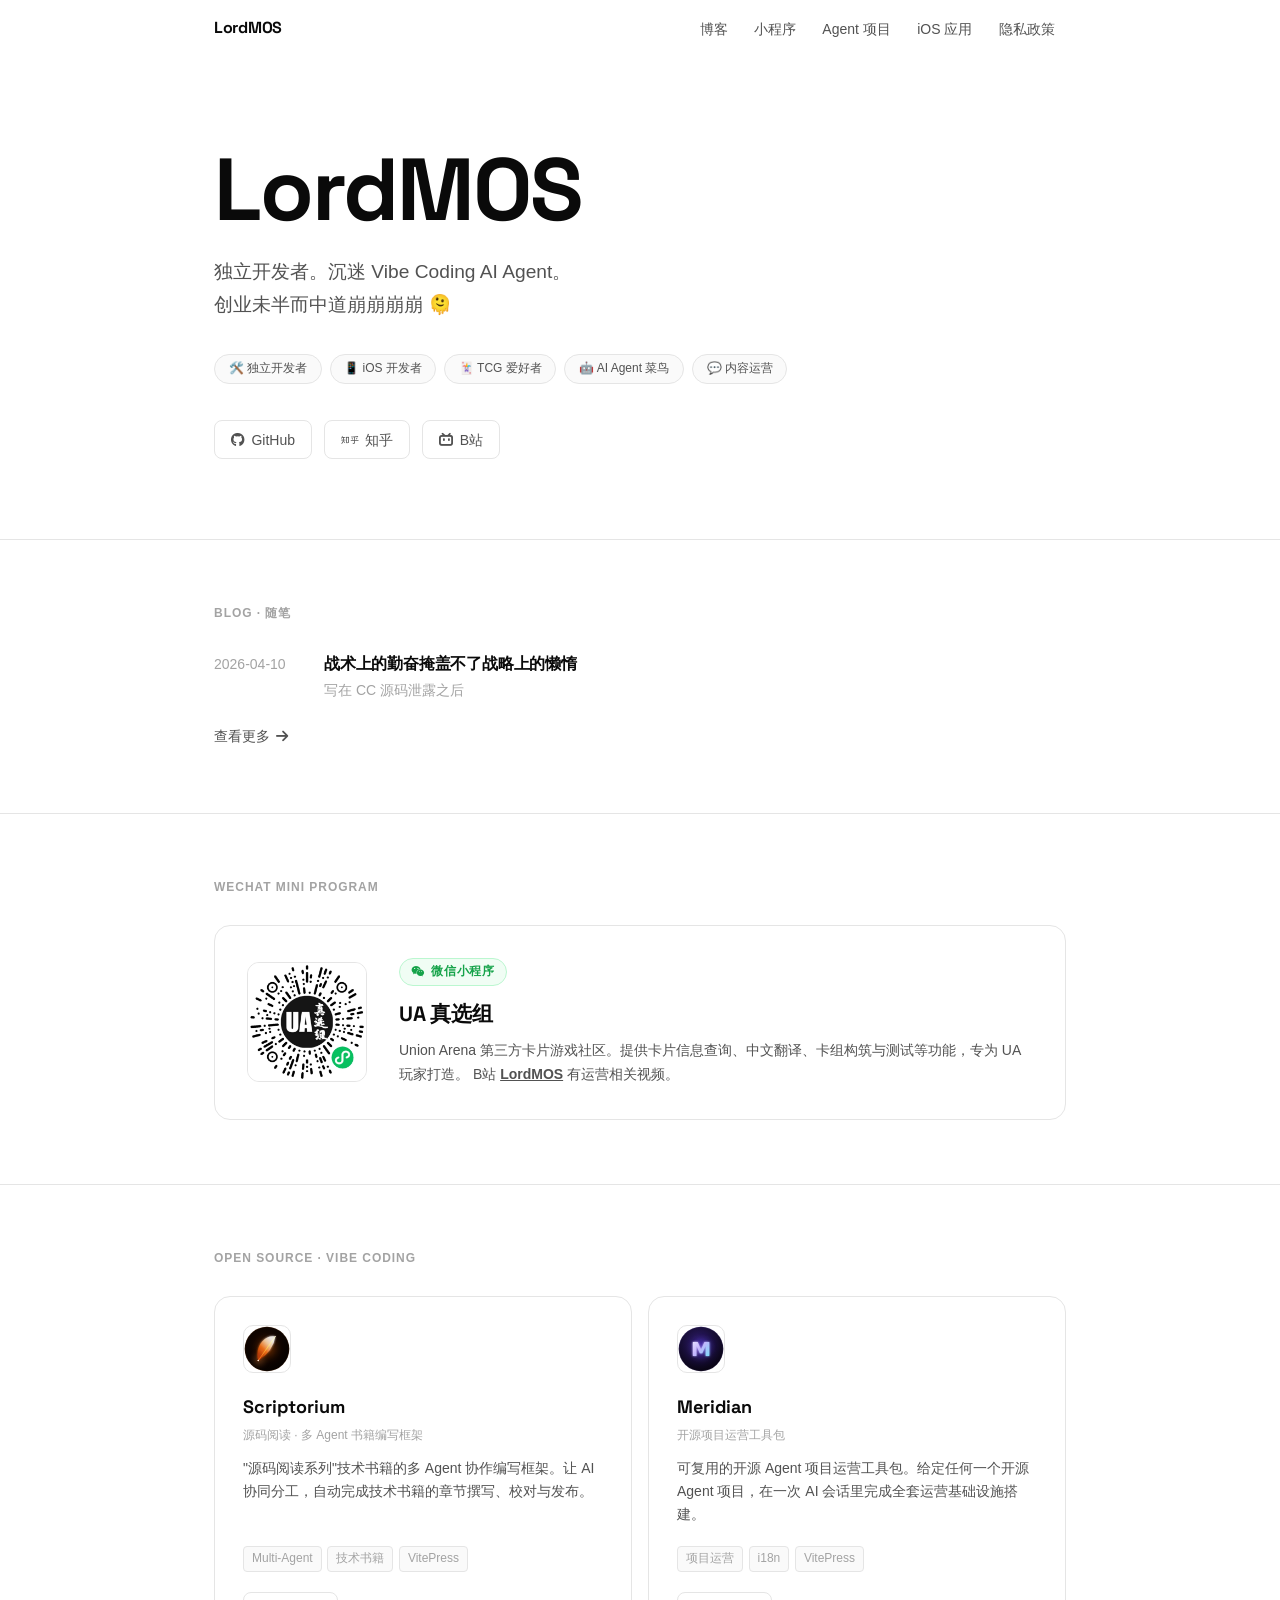
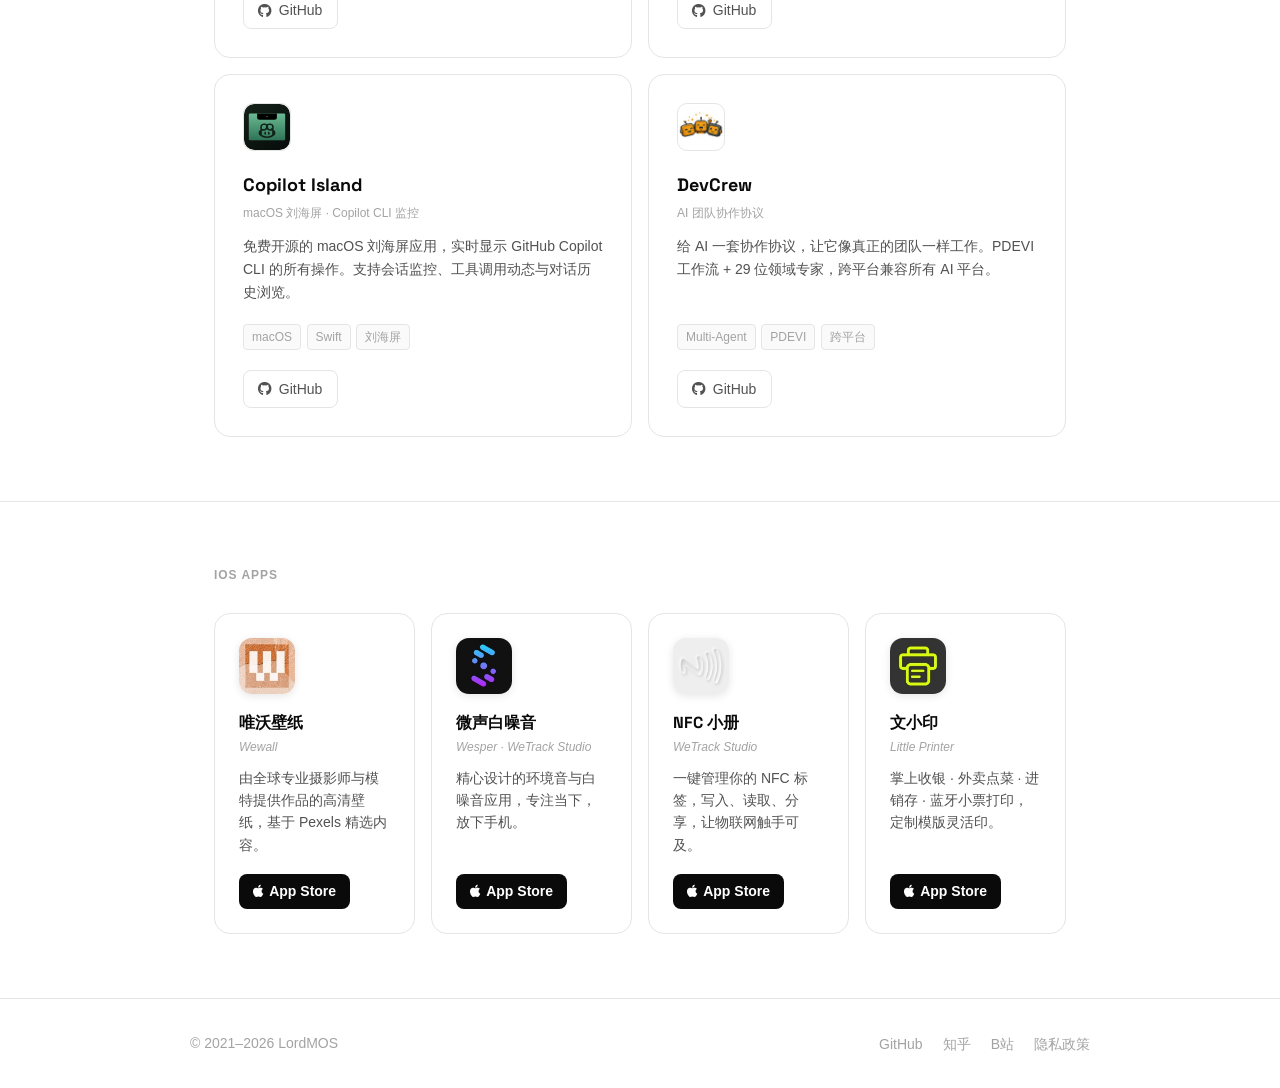
==== commit 774caafa: "typeset: consolidate to 5 type tokens, add Space Grotesk display font - Replace Inter (6 weights) wi" ====
--- a/index.html
+++ b/index.html
@@ -10,11 +10,11 @@
   <!-- Fonts: preconnect first, then load — non-blocking fallback to system fonts if unavailable -->
   <link rel="preconnect" href="https://fonts.googleapis.com" />
   <link rel="preconnect" href="https://fonts.gstatic.com" crossorigin />
-  <link rel="stylesheet" href="https://fonts.googleapis.com/css2?family=Inter:wght@300;400;500;600;700;800&display=swap"
+  <link rel="stylesheet" href="https://fonts.googleapis.com/css2?family=Space+Grotesk:wght@500;700&display=swap"
     media="print" onload="this.media='all'" />
   <noscript>
     <link rel="stylesheet"
-      href="https://fonts.googleapis.com/css2?family=Inter:wght@300;400;500;600;700;800&display=swap" />
+      href="https://fonts.googleapis.com/css2?family=Space+Grotesk:wght@500;700&display=swap" />
   </noscript>
   <!-- Font Awesome 6 Free -->
   <link rel="stylesheet" href="https://cdnjs.cloudflare.com/ajax/libs/font-awesome/6.6.0/css/all.min.css"
@@ -25,11 +25,17 @@
 
 <body>
 
+  <!-- Skip Navigation -->
+  <a class="skip-nav" href="#main">跳转到主内容</a>
+
   <!-- Navbar -->
-  <nav id="mainNav">
+  <nav id="mainNav" aria-label="主导航">
     <div class="nav-inner">
       <a class="nav-brand" href="#">LordMOS</a>
-      <ul class="nav-links">
+      <button class="nav-toggle" id="navToggle" aria-label="打开导航菜单" aria-expanded="false" aria-controls="navLinks">
+        <i class="fas fa-bars"></i>
+      </button>
+      <ul class="nav-links" id="navLinks">
         <li><a href="/blog-list.html">博客</a></li>
         <li><a href="#miniprogram">小程序</a></li>
         <li><a href="#agents">Agent 项目</a></li>
@@ -38,6 +44,8 @@
       </ul>
     </div>
   </nav>
+
+  <main id="main">
 
   <!-- Hero -->
   <section class="hero" id="about">
@@ -89,7 +97,7 @@
     <p class="section-label">WeChat Mini Program</p>
     <div class="mp-card">
       <div class="mp-qr">
-        <img src="assets/img/ua-qrcode.png" alt="UA真选组小程序二维码" />
+        <img src="assets/img/ua-qrcode.png" alt="UA真选组小程序二维码" loading="lazy" />
       </div>
       <div class="mp-body">
         <span class="mp-tag"><i class="fab fa-weixin"></i> 微信小程序</span>
@@ -112,7 +120,7 @@
 
       <a class="agent-card" href="https://lordmos.github.io/scriptorium/" target="_blank" rel="noopener">
         <div class="agent-logo">
-          <img src="assets/img/hero-scriptorium.svg" alt="Scriptorium" />
+          <img src="assets/img/hero-scriptorium.svg" alt="Scriptorium" loading="lazy" />
         </div>
         <div class="agent-name">Scriptorium</div>
         <div class="agent-sub">源码阅读 · 多 Agent 书籍编写框架</div>
@@ -129,7 +137,7 @@
 
       <a class="agent-card" href="https://lordmos.github.io/meridian/" target="_blank" rel="noopener">
         <div class="agent-logo">
-          <img src="assets/img/hero-meridian.svg" alt="Meridian" />
+          <img src="assets/img/hero-meridian.svg" alt="Meridian" loading="lazy" />
         </div>
         <div class="agent-name">Meridian</div>
         <div class="agent-sub">开源项目运营工具包</div>
@@ -146,7 +154,7 @@
 
       <a class="agent-card" href="https://lordmos.github.io/copilot-island/" target="_blank" rel="noopener">
         <div class="agent-logo">
-          <img src="assets/img/hero-copilot-island.svg" alt="Copilot Island" />
+          <img src="assets/img/hero-copilot-island.svg" alt="Copilot Island" loading="lazy" />
         </div>
         <div class="agent-name">Copilot Island</div>
         <div class="agent-sub">macOS 刘海屏 · Copilot CLI 监控</div>
@@ -163,7 +171,7 @@
 
       <a class="agent-card" href="https://lordmos.github.io/dev-crew/" target="_blank" rel="noopener">
         <div class="agent-logo">
-          <img src="assets/img/dev-crew.png" alt="DevCrew" />
+          <img src="assets/img/dev-crew.png" alt="DevCrew" loading="lazy" />
         </div>
         <div class="agent-name">DevCrew</div>
         <div class="agent-sub">AI 团队协作协议</div>
@@ -189,7 +197,7 @@
     <div class="app-grid">
 
       <a class="app-card" href="https://apps.apple.com/cn/app/id1492618122" target="_blank" rel="noopener">
-        <img class="app-icon" src="assets/img/icon-wewall.jpg" alt="唯沃壁纸" />
+        <img class="app-icon" src="assets/img/icon-wewall.jpg" alt="唯沃壁纸" loading="lazy" />
         <div class="app-name">唯沃壁纸</div>
         <div class="app-sub">Wewall</div>
         <p class="app-desc">由全球专业摄影师与模特提供作品的高清壁纸，基于 Pexels 精选内容。</p>
@@ -197,7 +205,7 @@
       </a>
 
       <a class="app-card" href="https://apps.apple.com/cn/app/id1492861857" target="_blank" rel="noopener">
-        <img class="app-icon" src="assets/img/icon-wesper.jpg" alt="微声白噪音" />
+        <img class="app-icon" src="assets/img/icon-wesper.jpg" alt="微声白噪音" loading="lazy" />
         <div class="app-name">微声白噪音</div>
         <div class="app-sub">Wesper · WeTrack Studio</div>
         <p class="app-desc">精心设计的环境音与白噪音应用，专注当下，放下手机。</p>
@@ -205,7 +213,7 @@
       </a>
 
       <a class="app-card" href="https://apps.apple.com/cn/app/id1551346700" target="_blank" rel="noopener">
-        <img class="app-icon" src="assets/img/icon-nfc.jpg" alt="NFC小册" />
+        <img class="app-icon" src="assets/img/icon-nfc.jpg" alt="NFC小册" loading="lazy" />
         <div class="app-name">NFC 小册</div>
         <div class="app-sub">WeTrack Studio</div>
         <p class="app-desc">一键管理你的 NFC 标签，写入、读取、分享，让物联网触手可及。</p>
@@ -213,7 +221,7 @@
       </a>
 
       <a class="app-card" href="https://apps.apple.com/cn/app/id1554477295" target="_blank" rel="noopener">
-        <img class="app-icon" src="assets/img/icon-printer.jpg" alt="文小印" />
+        <img class="app-icon" src="assets/img/icon-printer.jpg" alt="文小印" loading="lazy" />
         <div class="app-name">文小印</div>
         <div class="app-sub">Little Printer</div>
         <p class="app-desc">掌上收银 · 外卖点菜 · 进销存 · 蓝牙小票打印，定制模版灵活印。</p>
@@ -222,6 +230,8 @@
 
     </div>
   </section>
+
+  </main>
 
   <!-- Footer -->
   <footer class="site-footer">
@@ -239,7 +249,16 @@
   <script>
     const nav = document.getElementById('mainNav');
     window.addEventListener('scroll', () => {
-      nav.style.borderBottomColor = window.scrollY > 10 ? '#e5e5e5' : 'transparent';
+      nav.style.borderBottomColor = window.scrollY > 10 ? 'var(--nav-scroll-border)' : 'transparent';
+    });
+
+    // Mobile nav toggle
+    const navToggle = document.getElementById('navToggle');
+    const navLinks = document.getElementById('navLinks');
+    navToggle.addEventListener('click', () => {
+      const isOpen = navLinks.classList.toggle('nav-open');
+      navToggle.setAttribute('aria-expanded', isOpen);
+      navToggle.querySelector('i').className = isOpen ? 'fas fa-times' : 'fas fa-bars';
     });
 
     // Load latest 5 blog posts for homepage
--- a/css/custom.css
+++ b/css/custom.css
@@ -2,6 +2,16 @@
 
 /* ===== Variables ===== */
 :root {
+  /* Typography */
+  --font-display: "Space Grotesk", -apple-system, BlinkMacSystemFont, "Segoe UI", sans-serif;
+  --font-body: -apple-system, BlinkMacSystemFont, "Segoe UI", "PingFang SC", "Hiragino Sans GB", "Microsoft YaHei", sans-serif;
+  --text-xs: 0.75rem;    /* 12px — tags, badges */
+  --text-sm: 0.875rem;   /* 14px — meta, descriptions, nav, buttons */
+  --text-base: 1rem;     /* 16px — body text */
+  --text-lg: 1.125rem;   /* 18px — card names */
+  --text-xl: 1.3rem;     /* ~21px — featured titles */
+
+  /* Colors */
   --fg: #0a0a0a;
   --fg-2: #525252;
   --fg-3: #a3a3a3;
@@ -16,6 +26,37 @@
   --shadow-md: 0 4px 16px rgba(0, 0, 0, 0.08);
   --transition: all 0.18s ease;
   --container: 900px;
+  --accent-green: #16a34a;
+  --accent-green-bg: #f0fdf4;
+  --accent-green-border: #bbf7d0;
+  --code-bg: #1a1a2e;
+  --code-fg: #e0e0e0;
+  --code-border: rgba(255, 255, 255, 0.06);
+  --nav-bg: rgba(255, 255, 255, 0.85);
+  --nav-scroll-border: #e5e5e5;
+  color-scheme: light dark;
+}
+
+@media (prefers-color-scheme: dark) {
+  :root {
+    --fg: #f0f0f0;
+    --fg-2: #a3a3a3;
+    --fg-3: #6b6b6b;
+    --bg: #0a0a0a;
+    --bg-2: #171717;
+    --border: #2a2a2a;
+    --border-hover: #555;
+    --shadow: 0 1px 3px rgba(0, 0, 0, 0.3), 0 1px 2px rgba(0, 0, 0, 0.2);
+    --shadow-md: 0 4px 16px rgba(0, 0, 0, 0.4);
+    --accent-green: #4ade80;
+    --accent-green-bg: #052e16;
+    --accent-green-border: #166534;
+    --code-bg: #111827;
+    --code-fg: #e5e7eb;
+    --code-border: rgba(255, 255, 255, 0.08);
+    --nav-bg: rgba(10, 10, 10, 0.85);
+    --nav-scroll-border: #2a2a2a;
+  }
 }
 
 /* ===== Reset ===== */
@@ -31,15 +72,7 @@
 }
 
 body {
-  font-family:
-    "Inter",
-    -apple-system,
-    BlinkMacSystemFont,
-    "Segoe UI",
-    "PingFang SC",
-    "Hiragino Sans GB",
-    "Microsoft YaHei",
-    sans-serif;
+  font-family: var(--font-body);
   background: var(--bg);
   color: var(--fg);
   line-height: 1.6;
@@ -63,7 +96,7 @@
   left: 0;
   right: 0;
   z-index: 100;
-  background: rgba(255, 255, 255, 0.85);
+  background: var(--nav-bg);
   backdrop-filter: blur(16px);
   -webkit-backdrop-filter: blur(16px);
   border-bottom: 1px solid var(--border);
@@ -82,8 +115,9 @@
 }
 
 .nav-brand {
+  font-family: var(--font-display);
   font-weight: 700;
-  font-size: 1rem;
+  font-size: var(--text-base);
   letter-spacing: -0.3px;
   color: var(--fg);
 }
@@ -98,7 +132,7 @@
 }
 
 .nav-links a {
-  font-size: 0.85rem;
+  font-size: var(--text-sm);
   color: var(--fg-2);
   padding: 0.35rem 0.7rem;
   border-radius: var(--radius-sm);
@@ -119,8 +153,9 @@
 }
 
 .hero-name {
+  font-family: var(--font-display);
   font-size: clamp(2.8rem, 8vw, 5.5rem);
-  font-weight: 800;
+  font-weight: 700;
   letter-spacing: -2px;
   line-height: 1.05;
   color: var(--fg);
@@ -144,7 +179,7 @@
 }
 
 .hero-pill {
-  font-size: 0.8rem;
+  font-size: var(--text-xs);
   color: var(--fg-2);
   background: var(--bg-2);
   border: 1px solid var(--border);
@@ -168,7 +203,7 @@
   display: inline-flex;
   align-items: center;
   gap: 0.4rem;
-  font-size: 0.875rem;
+  font-size: var(--text-sm);
   font-weight: 500;
   color: var(--fg-2);
   border: 1px solid var(--border);
@@ -197,7 +232,7 @@
 }
 
 .section-label {
-  font-size: 0.75rem;
+  font-size: var(--text-xs);
   font-weight: 600;
   letter-spacing: 0.08em;
   text-transform: uppercase;
@@ -245,20 +280,21 @@
   display: inline-flex;
   align-items: center;
   gap: 0.35rem;
-  font-size: 0.72rem;
+  font-size: var(--text-xs);
   font-weight: 600;
   letter-spacing: 0.05em;
   text-transform: uppercase;
-  color: #16a34a;
-  background: #f0fdf4;
-  border: 1px solid #bbf7d0;
+  color: var(--accent-green);
+  background: var(--accent-green-bg);
+  border: 1px solid var(--accent-green-border);
   border-radius: 50px;
   padding: 0.2rem 0.7rem;
   margin-bottom: 0.75rem;
 }
 
 .mp-title {
-  font-size: 1.3rem;
+  font-family: var(--font-display);
+  font-size: var(--text-xl);
   font-weight: 700;
   letter-spacing: -0.3px;
   color: var(--fg);
@@ -266,7 +302,7 @@
 }
 
 .mp-desc {
-  font-size: 0.9rem;
+  font-size: var(--text-sm);
   color: var(--fg-2);
   line-height: 1.7;
 }
@@ -310,20 +346,21 @@
 }
 
 .agent-name {
-  font-size: 1.1rem;
+  font-family: var(--font-display);
+  font-size: var(--text-lg);
   font-weight: 700;
   color: var(--fg);
   margin-bottom: 0.25rem;
 }
 
 .agent-sub {
-  font-size: 0.8rem;
+  font-size: var(--text-xs);
   color: var(--fg-3);
   margin-bottom: 0.75rem;
 }
 
 .agent-desc {
-  font-size: 0.875rem;
+  font-size: var(--text-sm);
   color: var(--fg-2);
   line-height: 1.65;
   flex: 1;
@@ -338,7 +375,7 @@
 }
 
 .agent-tag {
-  font-size: 0.72rem;
+  font-size: var(--text-xs);
   color: var(--fg-3);
   background: var(--bg-2);
   border: 1px solid var(--border);
@@ -350,7 +387,7 @@
   display: inline-flex;
   align-items: center;
   gap: 0.4rem;
-  font-size: 0.8rem;
+  font-size: var(--text-sm);
   font-weight: 500;
   color: var(--fg-2);
   border: 1px solid var(--border);
@@ -398,21 +435,22 @@
 }
 
 .app-name {
-  font-size: 0.95rem;
+  font-family: var(--font-display);
+  font-size: var(--text-base);
   font-weight: 700;
   color: var(--fg);
   margin-bottom: 0.15rem;
 }
 
 .app-sub {
-  font-size: 0.75rem;
+  font-size: var(--text-xs);
   color: var(--fg-3);
   margin-bottom: 0.6rem;
   font-style: italic;
 }
 
 .app-desc {
-  font-size: 0.8rem;
+  font-size: var(--text-sm);
   color: var(--fg-2);
   line-height: 1.6;
   flex: 1;
@@ -423,7 +461,7 @@
   display: inline-flex;
   align-items: center;
   gap: 0.35rem;
-  font-size: 0.78rem;
+  font-size: var(--text-sm);
   font-weight: 600;
   color: var(--bg);
   background: var(--fg);
@@ -434,7 +472,7 @@
 }
 
 .btn-store:hover {
-  background: #333;
+  background: var(--fg-2);
   color: var(--bg);
 }
 
@@ -455,7 +493,7 @@
 }
 
 .footer-copy {
-  font-size: 0.8rem;
+  font-size: var(--text-sm);
   color: var(--fg-3);
 }
 
@@ -467,13 +505,63 @@
 }
 
 .footer-nav a {
-  font-size: 0.8rem;
+  font-size: var(--text-sm);
   color: var(--fg-3);
   transition: var(--transition);
 }
 
 .footer-nav a:hover {
   color: var(--fg);
+}
+
+/* ===== Skip Navigation ===== */
+.skip-nav {
+  position: absolute;
+  top: -100%;
+  left: 1rem;
+  z-index: 200;
+  background: var(--fg);
+  color: var(--bg);
+  padding: 0.6rem 1.2rem;
+  border-radius: var(--radius-sm);
+  font-size: var(--text-sm);
+  font-weight: 500;
+  transition: top 0.2s ease;
+}
+
+.skip-nav:focus {
+  top: 0.75rem;
+}
+
+/* ===== Focus Styles ===== */
+:focus-visible {
+  outline: 2px solid var(--fg);
+  outline-offset: 2px;
+}
+
+a:focus-visible,
+button:focus-visible {
+  outline: 2px solid var(--fg);
+  outline-offset: 2px;
+  border-radius: 2px;
+}
+
+/* ===== Mobile Nav Toggle ===== */
+.nav-toggle {
+  display: none;
+  background: none;
+  border: 1px solid var(--border);
+  border-radius: var(--radius-sm);
+  padding: 0.4rem 0.55rem;
+  cursor: pointer;
+  color: var(--fg);
+  font-size: var(--text-lg);
+  line-height: 1;
+  transition: var(--transition);
+}
+
+.nav-toggle:hover {
+  border-color: var(--fg);
 }
 
 /* ===== Responsive ===== */
@@ -499,7 +587,37 @@
     flex-direction: column;
     align-items: flex-start;
   }
+  .nav-toggle {
+    display: block;
+  }
   .nav-links {
     display: none;
-  }
-}
+    position: absolute;
+    top: 56px;
+    left: 0;
+    right: 0;
+    flex-direction: column;
+    background: var(--nav-bg);
+    backdrop-filter: blur(16px);
+    -webkit-backdrop-filter: blur(16px);
+    border-bottom: 1px solid var(--border);
+    padding: 0.5rem 1.5rem 1rem;
+    gap: 0;
+  }
+  .nav-links.nav-open {
+    display: flex;
+  }
+  .nav-links li {
+    width: 100%;
+  }
+  .nav-links a {
+    display: block;
+    padding: 0.75rem 0.5rem;
+    font-size: var(--text-base);
+    border-bottom: 1px solid var(--border);
+    border-radius: 0;
+  }
+  .nav-links li:last-child a {
+    border-bottom: none;
+  }
+}
--- a/css/blog.css
+++ b/css/blog.css
@@ -39,7 +39,7 @@
 
 .blog-card-date {
   flex-shrink: 0;
-  font-size: 0.8rem;
+  font-size: var(--text-sm);
   color: var(--fg-3);
   font-variant-numeric: tabular-nums;
   min-width: 90px;
@@ -51,7 +51,7 @@
 }
 
 .blog-card-title {
-  font-size: 1rem;
+  font-size: var(--text-base);
   font-weight: 600;
   color: var(--fg);
   letter-spacing: -0.2px;
@@ -60,14 +60,14 @@
 }
 
 .blog-card-subtitle {
-  font-size: 0.82rem;
+  font-size: var(--text-sm);
   color: var(--fg-3);
   line-height: 1.5;
 }
 
 .blog-card-arrow {
   flex-shrink: 0;
-  font-size: 0.8rem;
+  font-size: var(--text-sm);
   color: var(--fg-3);
   opacity: 0;
   transition: var(--transition);
@@ -79,7 +79,7 @@
   align-items: center;
   gap: 0.4rem;
   margin-top: 1.5rem;
-  font-size: 0.85rem;
+  font-size: var(--text-sm);
   font-weight: 500;
   color: var(--fg-2);
   transition: var(--transition);
@@ -102,8 +102,9 @@
 }
 
 .blog-list-title {
+  font-family: var(--font-display);
   font-size: clamp(2rem, 5vw, 3rem);
-  font-weight: 800;
+  font-weight: 700;
   letter-spacing: -1.5px;
   line-height: 1.1;
   color: var(--fg);
@@ -111,14 +112,14 @@
 }
 
 .blog-list-desc {
-  font-size: 1rem;
+  font-size: var(--text-base);
   color: var(--fg-2);
   line-height: 1.7;
 }
 
 .blog-empty {
   color: var(--fg-3);
-  font-size: 0.9rem;
+  font-size: var(--text-sm);
   padding: 1rem 0;
 }
 
@@ -147,7 +148,7 @@
   display: inline-flex;
   align-items: center;
   gap: 0.5rem;
-  font-size: 0.82rem;
+  font-size: var(--text-sm);
   font-weight: 500;
   color: var(--fg-3);
   margin-bottom: 2rem;
@@ -159,8 +160,9 @@
 }
 
 .blog-title {
+  font-family: var(--font-display);
   font-size: clamp(1.8rem, 5vw, 2.5rem);
-  font-weight: 800;
+  font-weight: 700;
   letter-spacing: -1px;
   line-height: 1.2;
   color: var(--fg);
@@ -178,25 +180,26 @@
   display: inline-flex;
   align-items: center;
   gap: 0.4rem;
-  font-size: 0.85rem;
+  font-size: var(--text-sm);
   color: var(--fg-3);
 }
 
 .blog-meta-subtitle {
-  font-size: 0.85rem;
+  font-size: var(--text-sm);
   color: var(--fg-2);
   font-style: italic;
 }
 
 /* --- Body (rendered markdown) --- */
 .blog-body {
-  font-size: 1rem;
-  color: var(--fg);
-  line-height: 1.85;
+  font-size: var(--text-base);
+  color: var(--fg);
+  line-height: 1.75;
 }
 
 .blog-body h1 {
-  font-size: 1.6rem;
+  font-family: var(--font-display);
+  font-size: 1.5rem;
   font-weight: 700;
   letter-spacing: -0.5px;
   margin: 2.5rem 0 1rem;
@@ -204,7 +207,8 @@
 }
 
 .blog-body h2 {
-  font-size: 1.35rem;
+  font-family: var(--font-display);
+  font-size: 1.25rem;
   font-weight: 700;
   letter-spacing: -0.3px;
   margin: 2.25rem 0 0.75rem;
@@ -212,7 +216,8 @@
 }
 
 .blog-body h3 {
-  font-size: 1.15rem;
+  font-family: var(--font-display);
+  font-size: var(--text-lg);
   font-weight: 600;
   margin: 2rem 0 0.6rem;
   color: var(--fg);
@@ -249,15 +254,15 @@
 }
 
 .blog-body pre {
-  background: #1a1a2e;
-  color: #e0e0e0;
+  background: var(--code-bg);
+  color: var(--code-fg);
   border-radius: var(--radius);
   padding: 1.25rem 1.5rem;
   margin: 1.5rem 0;
   overflow-x: auto;
-  font-size: 0.875rem;
+  font-size: var(--text-sm);
   line-height: 1.6;
-  border: 1px solid rgba(255,255,255,0.06);
+  border: 1px solid var(--code-border);
 }
 
 .blog-body code {
@@ -307,7 +312,7 @@
   align-items: center;
   gap: 0.75rem;
   color: var(--fg-3);
-  font-size: 0.9rem;
+  font-size: var(--text-sm);
   padding: 2rem 0;
 }
 
